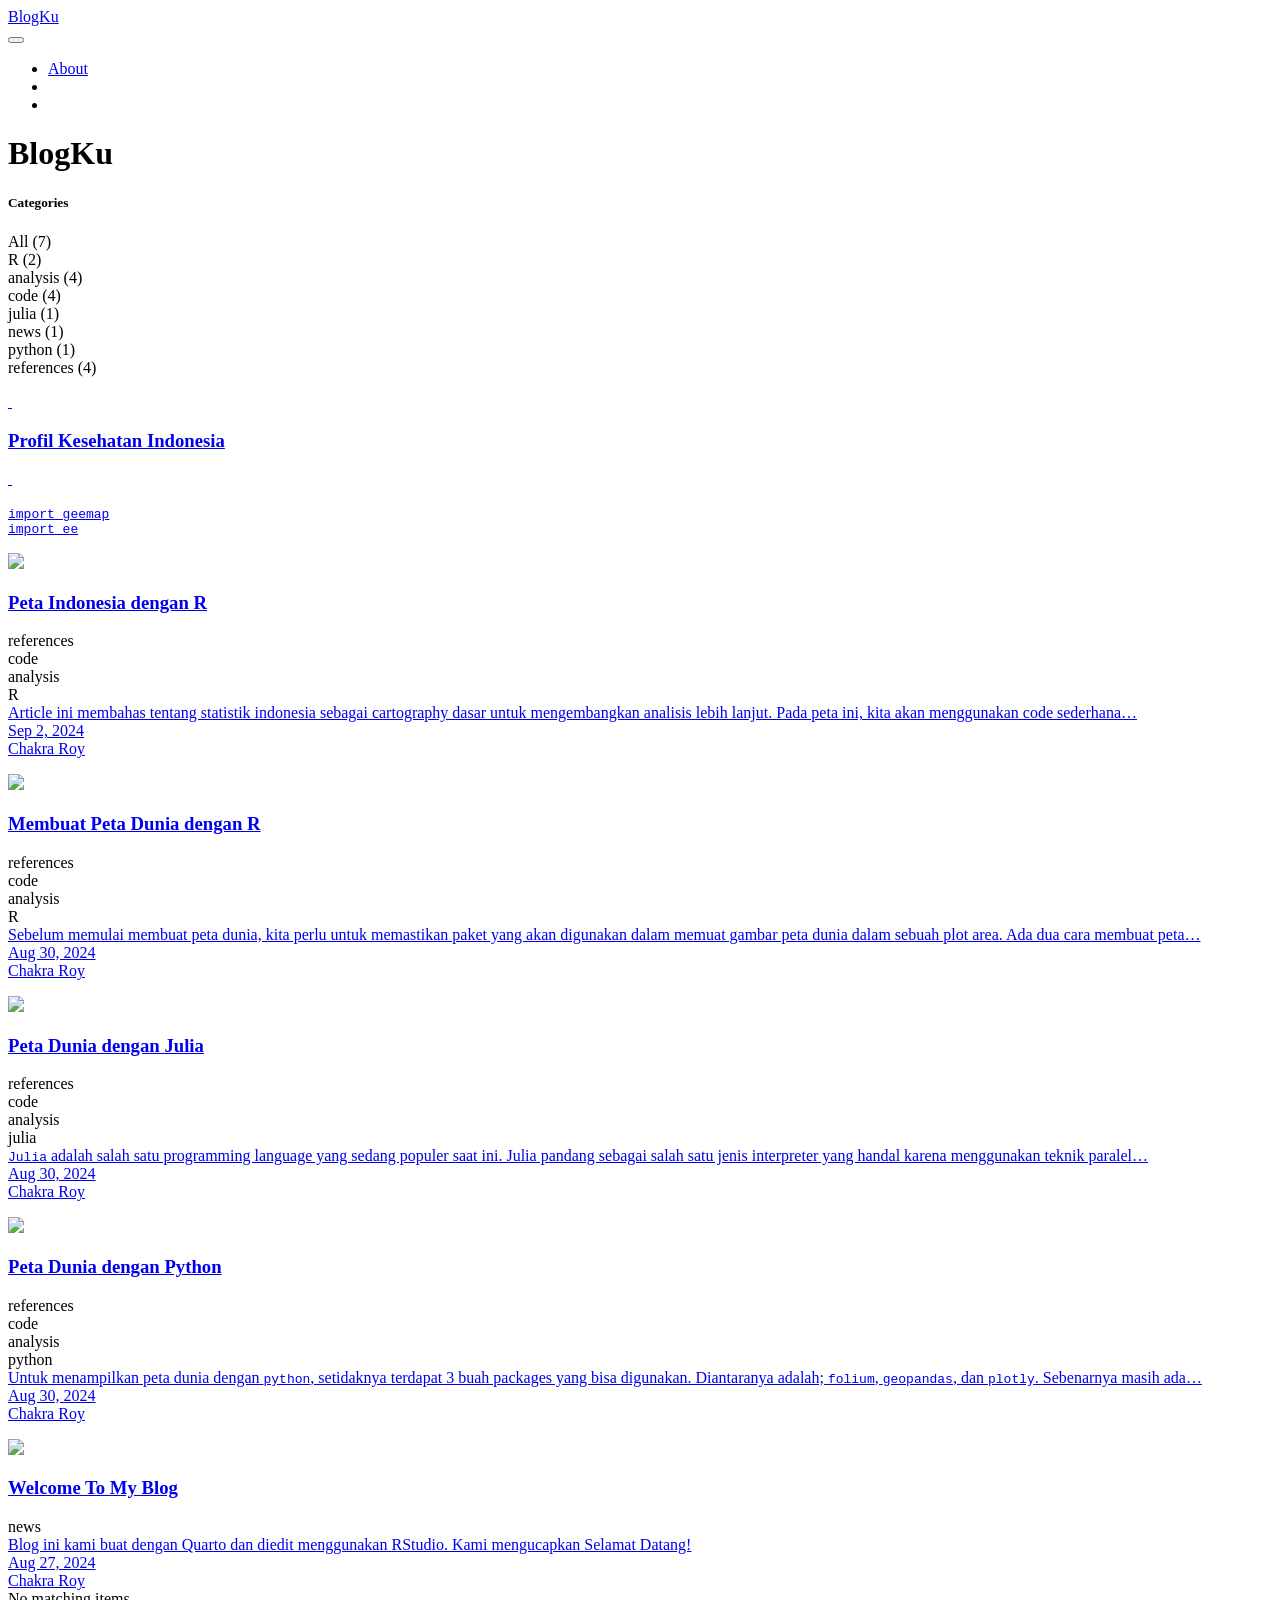
==== index.html @ 47123dd4 "Add files via upload" ====
<!DOCTYPE html>
<html xmlns="http://www.w3.org/1999/xhtml" lang="en" xml:lang="en"><head>

<meta charset="utf-8">
<meta name="generator" content="quarto-1.5.56">

<meta name="viewport" content="width=device-width, initial-scale=1.0, user-scalable=yes">


<title>BlogKu</title>
<style>
code{white-space: pre-wrap;}
span.smallcaps{font-variant: small-caps;}
div.columns{display: flex; gap: min(4vw, 1.5em);}
div.column{flex: auto; overflow-x: auto;}
div.hanging-indent{margin-left: 1.5em; text-indent: -1.5em;}
ul.task-list{list-style: none;}
ul.task-list li input[type="checkbox"] {
  width: 0.8em;
  margin: 0 0.8em 0.2em -1em; /* quarto-specific, see https://github.com/quarto-dev/quarto-cli/issues/4556 */ 
  vertical-align: middle;
}
</style>


<script src="site_libs/quarto-nav/quarto-nav.js"></script>
<script src="site_libs/quarto-nav/headroom.min.js"></script>
<script src="site_libs/clipboard/clipboard.min.js"></script>
<script src="site_libs/quarto-search/autocomplete.umd.js"></script>
<script src="site_libs/quarto-search/fuse.min.js"></script>
<script src="site_libs/quarto-search/quarto-search.js"></script>
<meta name="quarto:offset" content="./">
<script src="site_libs/quarto-listing/list.min.js"></script>
<script src="site_libs/quarto-listing/quarto-listing.js"></script>
<script src="site_libs/quarto-html/quarto.js"></script>
<script src="site_libs/quarto-html/popper.min.js"></script>
<script src="site_libs/quarto-html/tippy.umd.min.js"></script>
<script src="site_libs/quarto-html/anchor.min.js"></script>
<link href="site_libs/quarto-html/tippy.css" rel="stylesheet">
<link href="site_libs/quarto-html/quarto-syntax-highlighting.css" rel="stylesheet" id="quarto-text-highlighting-styles">
<script src="site_libs/bootstrap/bootstrap.min.js"></script>
<link href="site_libs/bootstrap/bootstrap-icons.css" rel="stylesheet">
<link href="site_libs/bootstrap/bootstrap.min.css" rel="stylesheet" id="quarto-bootstrap" data-mode="light">
<script id="quarto-search-options" type="application/json">{
  "location": "navbar",
  "copy-button": false,
  "collapse-after": 3,
  "panel-placement": "end",
  "type": "overlay",
  "limit": 50,
  "keyboard-shortcut": [
    "f",
    "/",
    "s"
  ],
  "show-item-context": false,
  "language": {
    "search-no-results-text": "No results",
    "search-matching-documents-text": "matching documents",
    "search-copy-link-title": "Copy link to search",
    "search-hide-matches-text": "Hide additional matches",
    "search-more-match-text": "more match in this document",
    "search-more-matches-text": "more matches in this document",
    "search-clear-button-title": "Clear",
    "search-text-placeholder": "",
    "search-detached-cancel-button-title": "Cancel",
    "search-submit-button-title": "Submit",
    "search-label": "Search"
  }
}</script>
<script>

  window.document.addEventListener("DOMContentLoaded", function (_event) {
    const listingTargetEl = window.document.querySelector('#listing-listing .list');
    if (!listingTargetEl) {
      // No listing discovered, do not attach.
      return; 
    }

    const options = {
      valueNames: ['listing-date','listing-title','listing-author','listing-image','listing-description','listing-categories',{ data: ['index'] },{ data: ['categories'] },{ data: ['listing-date-sort'] },{ data: ['listing-file-modified-sort'] }],
      
      searchColumns: ["listing-date","listing-title","listing-author","listing-image","listing-description","listing-categories"],
    };

    window['quarto-listings'] = window['quarto-listings'] || {};
    window['quarto-listings']['listing-listing'] = new List('listing-listing', options);

    if (window['quarto-listing-loaded']) {
      window['quarto-listing-loaded']();
    }
  });

  window.addEventListener('hashchange',() => {
    if (window['quarto-listing-loaded']) {
      window['quarto-listing-loaded']();
    }
  })
  </script>

  <script src="https://cdnjs.cloudflare.com/polyfill/v3/polyfill.min.js?features=es6"></script>
  <script src="https://cdn.jsdelivr.net/npm/mathjax@3/es5/tex-chtml-full.js" type="text/javascript"></script>

<script type="text/javascript">
const typesetMath = (el) => {
  if (window.MathJax) {
    // MathJax Typeset
    window.MathJax.typeset([el]);
  } else if (window.katex) {
    // KaTeX Render
    var mathElements = el.getElementsByClassName("math");
    var macros = [];
    for (var i = 0; i < mathElements.length; i++) {
      var texText = mathElements[i].firstChild;
      if (mathElements[i].tagName == "SPAN") {
        window.katex.render(texText.data, mathElements[i], {
          displayMode: mathElements[i].classList.contains('display'),
          throwOnError: false,
          macros: macros,
          fleqn: false
        });
      }
    }
  }
}
window.Quarto = {
  typesetMath
};
</script>

<link rel="stylesheet" href="styles.css">
</head>

<body class="nav-fixed">

<div id="quarto-search-results"></div>
  <header id="quarto-header" class="headroom fixed-top quarto-banner">
    <nav class="navbar navbar-expand-lg " data-bs-theme="dark">
      <div class="navbar-container container-fluid">
      <div class="navbar-brand-container mx-auto">
    <a class="navbar-brand" href="./index.html">
    <span class="navbar-title">BlogKu</span>
    </a>
  </div>
            <div id="quarto-search" class="" title="Search"></div>
          <button class="navbar-toggler" type="button" data-bs-toggle="collapse" data-bs-target="#navbarCollapse" aria-controls="navbarCollapse" role="menu" aria-expanded="false" aria-label="Toggle navigation" onclick="if (window.quartoToggleHeadroom) { window.quartoToggleHeadroom(); }">
  <span class="navbar-toggler-icon"></span>
</button>
          <div class="collapse navbar-collapse" id="navbarCollapse">
            <ul class="navbar-nav navbar-nav-scroll ms-auto">
  <li class="nav-item">
    <a class="nav-link" href="./about.html"> 
<span class="menu-text">About</span></a>
  </li>  
  <li class="nav-item compact">
    <a class="nav-link" href="https://github.com/"> <i class="bi bi-github" role="img">
</i> 
<span class="menu-text"></span></a>
  </li>  
  <li class="nav-item compact">
    <a class="nav-link" href="https://twitter.com"> <i class="bi bi-twitter" role="img">
</i> 
<span class="menu-text"></span></a>
  </li>  
</ul>
          </div> <!-- /navcollapse -->
            <div class="quarto-navbar-tools">
</div>
      </div> <!-- /container-fluid -->
    </nav>
</header>
<!-- content -->
<header id="title-block-header" class="quarto-title-block default page-columns page-full">
  <div class="quarto-title-banner page-columns page-full">
    <div class="quarto-title column-page-left">
      <h1 class="title">BlogKu</h1>
                      </div>
  </div>
    
  
  <div class="quarto-title-meta column-page-left">

      
    
      
    </div>
    
  
  </header><div id="quarto-content" class="quarto-container page-columns page-rows-contents page-layout-full page-navbar">
<!-- sidebar -->
<!-- margin-sidebar -->
    <div id="quarto-margin-sidebar" class="sidebar margin-sidebar">
        
    <h5 class="quarto-listing-category-title">Categories</h5><div class="quarto-listing-category category-default"><div class="category" data-category="">All <span class="quarto-category-count">(7)</span></div><div class="category" data-category="R">R <span class="quarto-category-count">(2)</span></div><div class="category" data-category="analysis">analysis <span class="quarto-category-count">(4)</span></div><div class="category" data-category="code">code <span class="quarto-category-count">(4)</span></div><div class="category" data-category="julia">julia <span class="quarto-category-count">(1)</span></div><div class="category" data-category="news">news <span class="quarto-category-count">(1)</span></div><div class="category" data-category="python">python <span class="quarto-category-count">(1)</span></div><div class="category" data-category="references">references <span class="quarto-category-count">(4)</span></div></div></div>
<!-- main -->
<main class="content quarto-banner-title-block column-page-left" id="quarto-document-content">









<div class="quarto-listing quarto-listing-container-default" id="listing-listing">
<div class="list quarto-listing-default">
<div class="quarto-post image-right" data-index="0" data-listing-file-modified-sort="1725525556452" data-listing-reading-time-sort="1" data-listing-word-count-sort="1">
<div class="thumbnail">
<p><a href="./posts/Indonesia_Sehat/index.html" class="no-external"></a></p><a href="./posts/Indonesia_Sehat/index.html" class="no-external">
<div class="listing-item-img-placeholder card-img-top" >&nbsp;</div>
</a><p><a href="./posts/Indonesia_Sehat/index.html" class="no-external"></a></p>
</div>
<div class="body">
<h3 class="no-anchor listing-title">
<a href="./posts/Indonesia_Sehat/index.html" class="no-external">Profil Kesehatan Indonesia</a>
</h3>
<div class="listing-subtitle">
<a href="./posts/Indonesia_Sehat/index.html" class="no-external"></a>
</div>
<div class="listing-description">
<a href="./posts/Indonesia_Sehat/index.html" class="no-external"></a>
</div>
</div>
<div class="metadata">
<p><a href="./posts/Indonesia_Sehat/index.html" class="no-external"></a></p><a href="./posts/Indonesia_Sehat/index.html" class="no-external">
</a>
</div>
</div>
<div class="quarto-post image-right" data-index="1" data-listing-file-modified-sort="1725338609035">
<div class="thumbnail">
<p><a href="./posts/map_indonesia/Untitled.html" class="no-external"></a></p><a href="./posts/map_indonesia/Untitled.html" class="no-external">
<div class="listing-item-img-placeholder card-img-top" >&nbsp;</div>
</a><p><a href="./posts/map_indonesia/Untitled.html" class="no-external"></a></p>
</div>
<div class="body">
<h3 class="no-anchor listing-title">
<a href="./posts/map_indonesia/Untitled.html" class="no-external"></a>
</h3>
<div class="listing-subtitle">
<a href="./posts/map_indonesia/Untitled.html" class="no-external"></a>
</div>
<div class="listing-description">
<a href="./posts/map_indonesia/Untitled.html" class="no-external">
<div class="sourceCode cell-code" id="cb1"><pre class="sourceCode python code-with-copy"><code class="sourceCode python"><span id="cb1-1"><span class="im">import</span> geemap</span>
<span id="cb1-2"><span class="im">import</span> ee</span></code></pre></div>
</a>
</div>
</div>
<div class="metadata">
<p><a href="./posts/map_indonesia/Untitled.html" class="no-external"></a></p><a href="./posts/map_indonesia/Untitled.html" class="no-external">
</a>
</div>
</div>
<div class="quarto-post image-right" data-index="2" data-categories="references,code,analysis,R" data-listing-date-sort="1725210000000" data-listing-file-modified-sort="1726398131854" data-listing-date-modified-sort="NaN" data-listing-reading-time-sort="5" data-listing-word-count-sort="942">
<div class="thumbnail">
<p><a href="./posts/map_indonesia/index.html" class="no-external"></a></p><a href="./posts/map_indonesia/index.html" class="no-external">
<p><img loading="lazy" src="./posts/map_indonesia/image.jpg" class="thumbnail-image"></p>
</a><p><a href="./posts/map_indonesia/index.html" class="no-external"></a></p>
</div>
<div class="body">
<h3 class="no-anchor listing-title">
<a href="./posts/map_indonesia/index.html" class="no-external">Peta Indonesia dengan R</a>
</h3>
<div class="listing-subtitle">
<a href="./posts/map_indonesia/index.html" class="no-external"></a>
</div>
<div class="listing-categories">
<div class="listing-category" onclick="window.quartoListingCategory('references'); return false;">
references
</div>
<div class="listing-category" onclick="window.quartoListingCategory('code'); return false;">
code
</div>
<div class="listing-category" onclick="window.quartoListingCategory('analysis'); return false;">
analysis
</div>
<div class="listing-category" onclick="window.quartoListingCategory('R'); return false;">
R
</div>
</div>
<div class="listing-description">
<a href="./posts/map_indonesia/index.html" class="no-external">Article ini membahas tentang statistik indonesia sebagai cartography dasar untuk mengembangkan analisis lebih lanjut. Pada peta ini, kita akan menggunakan code sederhana…</a>
</div>
</div>
<div class="metadata">
<a href="./posts/map_indonesia/index.html" class="no-external">
<div class="listing-date">
Sep 2, 2024
</div>
<div class="listing-author">
Chakra Roy
</div>
</a>
</div>
</div>
<div class="quarto-post image-right" data-index="3" data-categories="references,code,analysis,R" data-listing-date-sort="1724950800000" data-listing-file-modified-sort="1725014353156" data-listing-date-modified-sort="NaN" data-listing-reading-time-sort="6" data-listing-word-count-sort="1127">
<div class="thumbnail">
<p><a href="./posts/post-with-code/index.html" class="no-external"></a></p><a href="./posts/post-with-code/index.html" class="no-external">
<p><img loading="lazy" src="./posts/post-with-code/image.jpg" class="thumbnail-image"></p>
</a><p><a href="./posts/post-with-code/index.html" class="no-external"></a></p>
</div>
<div class="body">
<h3 class="no-anchor listing-title">
<a href="./posts/post-with-code/index.html" class="no-external">Membuat Peta Dunia dengan R</a>
</h3>
<div class="listing-subtitle">
<a href="./posts/post-with-code/index.html" class="no-external"></a>
</div>
<div class="listing-categories">
<div class="listing-category" onclick="window.quartoListingCategory('references'); return false;">
references
</div>
<div class="listing-category" onclick="window.quartoListingCategory('code'); return false;">
code
</div>
<div class="listing-category" onclick="window.quartoListingCategory('analysis'); return false;">
analysis
</div>
<div class="listing-category" onclick="window.quartoListingCategory('R'); return false;">
R
</div>
</div>
<div class="listing-description">
<a href="./posts/post-with-code/index.html" class="no-external">Sebelum memulai membuat peta dunia, kita perlu untuk memastikan paket yang akan digunakan dalam memuat gambar peta dunia dalam sebuah plot area. Ada dua cara membuat peta…<code></code><code></code></a>
</div>
</div>
<div class="metadata">
<a href="./posts/post-with-code/index.html" class="no-external">
<div class="listing-date">
Aug 30, 2024
</div>
<div class="listing-author">
Chakra Roy
</div>
</a>
</div>
</div>
<div class="quarto-post image-right" data-index="4" data-categories="references,code,analysis,julia" data-listing-date-sort="1724950800000" data-listing-file-modified-sort="1725117090583" data-listing-date-modified-sort="NaN" data-listing-reading-time-sort="3" data-listing-word-count-sort="438">
<div class="thumbnail">
<p><a href="./posts/woldmap_julia/index.html" class="no-external"></a></p><a href="./posts/woldmap_julia/index.html" class="no-external">
<p><img loading="lazy" src="./posts/woldmap_julia/image.png" class="thumbnail-image"></p>
</a><p><a href="./posts/woldmap_julia/index.html" class="no-external"></a></p>
</div>
<div class="body">
<h3 class="no-anchor listing-title">
<a href="./posts/woldmap_julia/index.html" class="no-external">Peta Dunia dengan Julia</a>
</h3>
<div class="listing-subtitle">
<a href="./posts/woldmap_julia/index.html" class="no-external"></a>
</div>
<div class="listing-categories">
<div class="listing-category" onclick="window.quartoListingCategory('references'); return false;">
references
</div>
<div class="listing-category" onclick="window.quartoListingCategory('code'); return false;">
code
</div>
<div class="listing-category" onclick="window.quartoListingCategory('analysis'); return false;">
analysis
</div>
<div class="listing-category" onclick="window.quartoListingCategory('julia'); return false;">
julia
</div>
</div>
<div class="listing-description">
<a href="./posts/woldmap_julia/index.html" class="no-external"><code>Julia</code> adalah salah satu programming language yang sedang populer saat ini. Julia pandang sebagai salah satu jenis interpreter yang handal karena menggunakan teknik paralel…<code></code><code></code></a>
</div>
</div>
<div class="metadata">
<a href="./posts/woldmap_julia/index.html" class="no-external">
<div class="listing-date">
Aug 30, 2024
</div>
<div class="listing-author">
Chakra Roy
</div>
</a>
</div>
</div>
<div class="quarto-post image-right" data-index="5" data-categories="references,code,analysis,python" data-listing-date-sort="1724950800000" data-listing-file-modified-sort="1725077916896" data-listing-date-modified-sort="NaN" data-listing-reading-time-sort="3" data-listing-word-count-sort="531">
<div class="thumbnail">
<p><a href="./posts/map_with_python/index.html" class="no-external"></a></p><a href="./posts/map_with_python/index.html" class="no-external">
<p><img loading="lazy" src="./posts/map_with_python/image.jpg" class="thumbnail-image"></p>
</a><p><a href="./posts/map_with_python/index.html" class="no-external"></a></p>
</div>
<div class="body">
<h3 class="no-anchor listing-title">
<a href="./posts/map_with_python/index.html" class="no-external">Peta Dunia dengan Python</a>
</h3>
<div class="listing-subtitle">
<a href="./posts/map_with_python/index.html" class="no-external"></a>
</div>
<div class="listing-categories">
<div class="listing-category" onclick="window.quartoListingCategory('references'); return false;">
references
</div>
<div class="listing-category" onclick="window.quartoListingCategory('code'); return false;">
code
</div>
<div class="listing-category" onclick="window.quartoListingCategory('analysis'); return false;">
analysis
</div>
<div class="listing-category" onclick="window.quartoListingCategory('python'); return false;">
python
</div>
</div>
<div class="listing-description">
<a href="./posts/map_with_python/index.html" class="no-external">Untuk menampilkan peta dunia dengan <code>python</code>, setidaknya terdapat 3 buah packages yang bisa digunakan. Diantaranya adalah; <code>folium</code>, <code>geopandas</code>, dan <code>plotly</code>. Sebenarnya masih ada…</a>
</div>
</div>
<div class="metadata">
<a href="./posts/map_with_python/index.html" class="no-external">
<div class="listing-date">
Aug 30, 2024
</div>
<div class="listing-author">
Chakra Roy
</div>
</a>
</div>
</div>
<div class="quarto-post image-right" data-index="6" data-categories="news" data-listing-date-sort="1724691600000" data-listing-file-modified-sort="1724981232139" data-listing-date-modified-sort="NaN" data-listing-reading-time-sort="1" data-listing-word-count-sort="58">
<div class="thumbnail">
<p><a href="./posts/welcome/index.html" class="no-external"></a></p><a href="./posts/welcome/index.html" class="no-external">
<p class="card-img-top"><img src="posts/welcome/thumbnail.jpg"  class="thumbnail-image card-img"/></p>
</a><p><a href="./posts/welcome/index.html" class="no-external"></a></p>
</div>
<div class="body">
<h3 class="no-anchor listing-title">
<a href="./posts/welcome/index.html" class="no-external">Welcome To My Blog</a>
</h3>
<div class="listing-subtitle">
<a href="./posts/welcome/index.html" class="no-external"></a>
</div>
<div class="listing-categories">
<div class="listing-category" onclick="window.quartoListingCategory('news'); return false;">
news
</div>
</div>
<div class="listing-description">
<a href="./posts/welcome/index.html" class="no-external">Blog ini kami buat dengan Quarto dan diedit menggunakan RStudio. Kami mengucapkan Selamat Datang!</a>
</div>
</div>
<div class="metadata">
<a href="./posts/welcome/index.html" class="no-external">
<div class="listing-date">
Aug 27, 2024
</div>
<div class="listing-author">
Chakra Roy
</div>
</a>
</div>
</div>
</div>
<div class="listing-no-matching d-none">
No matching items
</div>
</div></main> <!-- /main -->
<script id="quarto-html-after-body" type="application/javascript">
window.document.addEventListener("DOMContentLoaded", function (event) {
  const toggleBodyColorMode = (bsSheetEl) => {
    const mode = bsSheetEl.getAttribute("data-mode");
    const bodyEl = window.document.querySelector("body");
    if (mode === "dark") {
      bodyEl.classList.add("quarto-dark");
      bodyEl.classList.remove("quarto-light");
    } else {
      bodyEl.classList.add("quarto-light");
      bodyEl.classList.remove("quarto-dark");
    }
  }
  const toggleBodyColorPrimary = () => {
    const bsSheetEl = window.document.querySelector("link#quarto-bootstrap");
    if (bsSheetEl) {
      toggleBodyColorMode(bsSheetEl);
    }
  }
  toggleBodyColorPrimary();  
  const icon = "";
  const anchorJS = new window.AnchorJS();
  anchorJS.options = {
    placement: 'right',
    icon: icon
  };
  anchorJS.add('.anchored');
  const isCodeAnnotation = (el) => {
    for (const clz of el.classList) {
      if (clz.startsWith('code-annotation-')) {                     
        return true;
      }
    }
    return false;
  }
  const onCopySuccess = function(e) {
    // button target
    const button = e.trigger;
    // don't keep focus
    button.blur();
    // flash "checked"
    button.classList.add('code-copy-button-checked');
    var currentTitle = button.getAttribute("title");
    button.setAttribute("title", "Copied!");
    let tooltip;
    if (window.bootstrap) {
      button.setAttribute("data-bs-toggle", "tooltip");
      button.setAttribute("data-bs-placement", "left");
      button.setAttribute("data-bs-title", "Copied!");
      tooltip = new bootstrap.Tooltip(button, 
        { trigger: "manual", 
          customClass: "code-copy-button-tooltip",
          offset: [0, -8]});
      tooltip.show();    
    }
    setTimeout(function() {
      if (tooltip) {
        tooltip.hide();
        button.removeAttribute("data-bs-title");
        button.removeAttribute("data-bs-toggle");
        button.removeAttribute("data-bs-placement");
      }
      button.setAttribute("title", currentTitle);
      button.classList.remove('code-copy-button-checked');
    }, 1000);
    // clear code selection
    e.clearSelection();
  }
  const getTextToCopy = function(trigger) {
      const codeEl = trigger.previousElementSibling.cloneNode(true);
      for (const childEl of codeEl.children) {
        if (isCodeAnnotation(childEl)) {
          childEl.remove();
        }
      }
      return codeEl.innerText;
  }
  const clipboard = new window.ClipboardJS('.code-copy-button:not([data-in-quarto-modal])', {
    text: getTextToCopy
  });
  clipboard.on('success', onCopySuccess);
  if (window.document.getElementById('quarto-embedded-source-code-modal')) {
    // For code content inside modals, clipBoardJS needs to be initialized with a container option
    // TODO: Check when it could be a function (https://github.com/zenorocha/clipboard.js/issues/860)
    const clipboardModal = new window.ClipboardJS('.code-copy-button[data-in-quarto-modal]', {
      text: getTextToCopy,
      container: window.document.getElementById('quarto-embedded-source-code-modal')
    });
    clipboardModal.on('success', onCopySuccess);
  }
    var localhostRegex = new RegExp(/^(?:http|https):\/\/localhost\:?[0-9]*\//);
    var mailtoRegex = new RegExp(/^mailto:/);
      var filterRegex = new RegExp("https:\/\/chakraroy\.github\.io\/BlogKu\/");
    var isInternal = (href) => {
        return filterRegex.test(href) || localhostRegex.test(href) || mailtoRegex.test(href);
    }
    // Inspect non-navigation links and adorn them if external
 	var links = window.document.querySelectorAll('a[href]:not(.nav-link):not(.navbar-brand):not(.toc-action):not(.sidebar-link):not(.sidebar-item-toggle):not(.pagination-link):not(.no-external):not([aria-hidden]):not(.dropdown-item):not(.quarto-navigation-tool):not(.about-link)');
    for (var i=0; i<links.length; i++) {
      const link = links[i];
      if (!isInternal(link.href)) {
        // undo the damage that might have been done by quarto-nav.js in the case of
        // links that we want to consider external
        if (link.dataset.originalHref !== undefined) {
          link.href = link.dataset.originalHref;
        }
      }
    }
  function tippyHover(el, contentFn, onTriggerFn, onUntriggerFn) {
    const config = {
      allowHTML: true,
      maxWidth: 500,
      delay: 100,
      arrow: false,
      appendTo: function(el) {
          return el.parentElement;
      },
      interactive: true,
      interactiveBorder: 10,
      theme: 'quarto',
      placement: 'bottom-start',
    };
    if (contentFn) {
      config.content = contentFn;
    }
    if (onTriggerFn) {
      config.onTrigger = onTriggerFn;
    }
    if (onUntriggerFn) {
      config.onUntrigger = onUntriggerFn;
    }
    window.tippy(el, config); 
  }
  const noterefs = window.document.querySelectorAll('a[role="doc-noteref"]');
  for (var i=0; i<noterefs.length; i++) {
    const ref = noterefs[i];
    tippyHover(ref, function() {
      // use id or data attribute instead here
      let href = ref.getAttribute('data-footnote-href') || ref.getAttribute('href');
      try { href = new URL(href).hash; } catch {}
      const id = href.replace(/^#\/?/, "");
      const note = window.document.getElementById(id);
      if (note) {
        return note.innerHTML;
      } else {
        return "";
      }
    });
  }
  const xrefs = window.document.querySelectorAll('a.quarto-xref');
  const processXRef = (id, note) => {
    // Strip column container classes
    const stripColumnClz = (el) => {
      el.classList.remove("page-full", "page-columns");
      if (el.children) {
        for (const child of el.children) {
          stripColumnClz(child);
        }
      }
    }
    stripColumnClz(note)
    if (id === null || id.startsWith('sec-')) {
      // Special case sections, only their first couple elements
      const container = document.createElement("div");
      if (note.children && note.children.length > 2) {
        container.appendChild(note.children[0].cloneNode(true));
        for (let i = 1; i < note.children.length; i++) {
          const child = note.children[i];
          if (child.tagName === "P" && child.innerText === "") {
            continue;
          } else {
            container.appendChild(child.cloneNode(true));
            break;
          }
        }
        if (window.Quarto?.typesetMath) {
          window.Quarto.typesetMath(container);
        }
        return container.innerHTML
      } else {
        if (window.Quarto?.typesetMath) {
          window.Quarto.typesetMath(note);
        }
        return note.innerHTML;
      }
    } else {
      // Remove any anchor links if they are present
      const anchorLink = note.querySelector('a.anchorjs-link');
      if (anchorLink) {
        anchorLink.remove();
      }
      if (window.Quarto?.typesetMath) {
        window.Quarto.typesetMath(note);
      }
      // TODO in 1.5, we should make sure this works without a callout special case
      if (note.classList.contains("callout")) {
        return note.outerHTML;
      } else {
        return note.innerHTML;
      }
    }
  }
  for (var i=0; i<xrefs.length; i++) {
    const xref = xrefs[i];
    tippyHover(xref, undefined, function(instance) {
      instance.disable();
      let url = xref.getAttribute('href');
      let hash = undefined; 
      if (url.startsWith('#')) {
        hash = url;
      } else {
        try { hash = new URL(url).hash; } catch {}
      }
      if (hash) {
        const id = hash.replace(/^#\/?/, "");
        const note = window.document.getElementById(id);
        if (note !== null) {
          try {
            const html = processXRef(id, note.cloneNode(true));
            instance.setContent(html);
          } finally {
            instance.enable();
            instance.show();
          }
        } else {
          // See if we can fetch this
          fetch(url.split('#')[0])
          .then(res => res.text())
          .then(html => {
            const parser = new DOMParser();
            const htmlDoc = parser.parseFromString(html, "text/html");
            const note = htmlDoc.getElementById(id);
            if (note !== null) {
              const html = processXRef(id, note);
              instance.setContent(html);
            } 
          }).finally(() => {
            instance.enable();
            instance.show();
          });
        }
      } else {
        // See if we can fetch a full url (with no hash to target)
        // This is a special case and we should probably do some content thinning / targeting
        fetch(url)
        .then(res => res.text())
        .then(html => {
          const parser = new DOMParser();
          const htmlDoc = parser.parseFromString(html, "text/html");
          const note = htmlDoc.querySelector('main.content');
          if (note !== null) {
            // This should only happen for chapter cross references
            // (since there is no id in the URL)
            // remove the first header
            if (note.children.length > 0 && note.children[0].tagName === "HEADER") {
              note.children[0].remove();
            }
            const html = processXRef(null, note);
            instance.setContent(html);
          } 
        }).finally(() => {
          instance.enable();
          instance.show();
        });
      }
    }, function(instance) {
    });
  }
      let selectedAnnoteEl;
      const selectorForAnnotation = ( cell, annotation) => {
        let cellAttr = 'data-code-cell="' + cell + '"';
        let lineAttr = 'data-code-annotation="' +  annotation + '"';
        const selector = 'span[' + cellAttr + '][' + lineAttr + ']';
        return selector;
      }
      const selectCodeLines = (annoteEl) => {
        const doc = window.document;
        const targetCell = annoteEl.getAttribute("data-target-cell");
        const targetAnnotation = annoteEl.getAttribute("data-target-annotation");
        const annoteSpan = window.document.querySelector(selectorForAnnotation(targetCell, targetAnnotation));
        const lines = annoteSpan.getAttribute("data-code-lines").split(",");
        const lineIds = lines.map((line) => {
          return targetCell + "-" + line;
        })
        let top = null;
        let height = null;
        let parent = null;
        if (lineIds.length > 0) {
            //compute the position of the single el (top and bottom and make a div)
            const el = window.document.getElementById(lineIds[0]);
            top = el.offsetTop;
            height = el.offsetHeight;
            parent = el.parentElement.parentElement;
          if (lineIds.length > 1) {
            const lastEl = window.document.getElementById(lineIds[lineIds.length - 1]);
            const bottom = lastEl.offsetTop + lastEl.offsetHeight;
            height = bottom - top;
          }
          if (top !== null && height !== null && parent !== null) {
            // cook up a div (if necessary) and position it 
            let div = window.document.getElementById("code-annotation-line-highlight");
            if (div === null) {
              div = window.document.createElement("div");
              div.setAttribute("id", "code-annotation-line-highlight");
              div.style.position = 'absolute';
              parent.appendChild(div);
            }
            div.style.top = top - 2 + "px";
            div.style.height = height + 4 + "px";
            div.style.left = 0;
            let gutterDiv = window.document.getElementById("code-annotation-line-highlight-gutter");
            if (gutterDiv === null) {
              gutterDiv = window.document.createElement("div");
              gutterDiv.setAttribute("id", "code-annotation-line-highlight-gutter");
              gutterDiv.style.position = 'absolute';
              const codeCell = window.document.getElementById(targetCell);
              const gutter = codeCell.querySelector('.code-annotation-gutter');
              gutter.appendChild(gutterDiv);
            }
            gutterDiv.style.top = top - 2 + "px";
            gutterDiv.style.height = height + 4 + "px";
          }
          selectedAnnoteEl = annoteEl;
        }
      };
      const unselectCodeLines = () => {
        const elementsIds = ["code-annotation-line-highlight", "code-annotation-line-highlight-gutter"];
        elementsIds.forEach((elId) => {
          const div = window.document.getElementById(elId);
          if (div) {
            div.remove();
          }
        });
        selectedAnnoteEl = undefined;
      };
        // Handle positioning of the toggle
    window.addEventListener(
      "resize",
      throttle(() => {
        elRect = undefined;
        if (selectedAnnoteEl) {
          selectCodeLines(selectedAnnoteEl);
        }
      }, 10)
    );
    function throttle(fn, ms) {
    let throttle = false;
    let timer;
      return (...args) => {
        if(!throttle) { // first call gets through
            fn.apply(this, args);
            throttle = true;
        } else { // all the others get throttled
            if(timer) clearTimeout(timer); // cancel #2
            timer = setTimeout(() => {
              fn.apply(this, args);
              timer = throttle = false;
            }, ms);
        }
      };
    }
      // Attach click handler to the DT
      const annoteDls = window.document.querySelectorAll('dt[data-target-cell]');
      for (const annoteDlNode of annoteDls) {
        annoteDlNode.addEventListener('click', (event) => {
          const clickedEl = event.target;
          if (clickedEl !== selectedAnnoteEl) {
            unselectCodeLines();
            const activeEl = window.document.querySelector('dt[data-target-cell].code-annotation-active');
            if (activeEl) {
              activeEl.classList.remove('code-annotation-active');
            }
            selectCodeLines(clickedEl);
            clickedEl.classList.add('code-annotation-active');
          } else {
            // Unselect the line
            unselectCodeLines();
            clickedEl.classList.remove('code-annotation-active');
          }
        });
      }
  const findCites = (el) => {
    const parentEl = el.parentElement;
    if (parentEl) {
      const cites = parentEl.dataset.cites;
      if (cites) {
        return {
          el,
          cites: cites.split(' ')
        };
      } else {
        return findCites(el.parentElement)
      }
    } else {
      return undefined;
    }
  };
  var bibliorefs = window.document.querySelectorAll('a[role="doc-biblioref"]');
  for (var i=0; i<bibliorefs.length; i++) {
    const ref = bibliorefs[i];
    const citeInfo = findCites(ref);
    if (citeInfo) {
      tippyHover(citeInfo.el, function() {
        var popup = window.document.createElement('div');
        citeInfo.cites.forEach(function(cite) {
          var citeDiv = window.document.createElement('div');
          citeDiv.classList.add('hanging-indent');
          citeDiv.classList.add('csl-entry');
          var biblioDiv = window.document.getElementById('ref-' + cite);
          if (biblioDiv) {
            citeDiv.innerHTML = biblioDiv.innerHTML;
          }
          popup.appendChild(citeDiv);
        });
        return popup.innerHTML;
      });
    }
  }
});
</script>
</div> <!-- /content -->




</body></html>
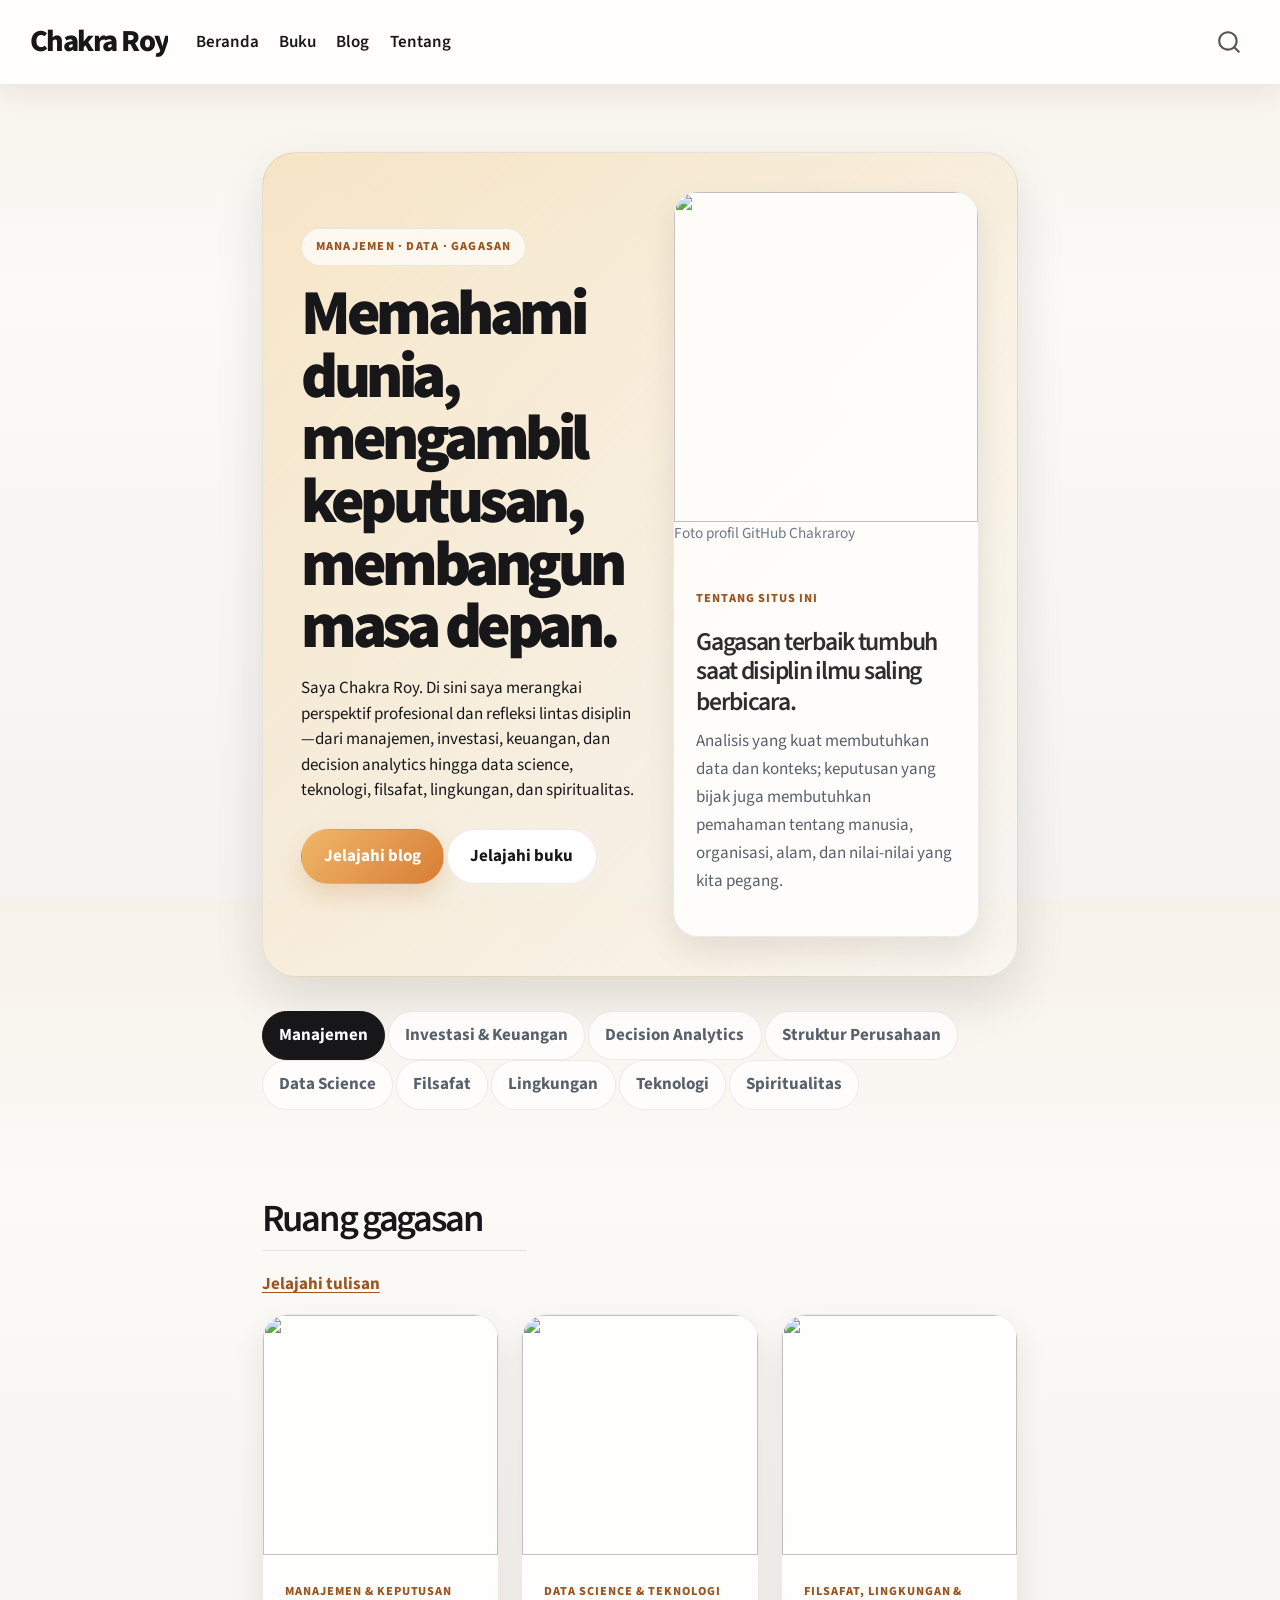
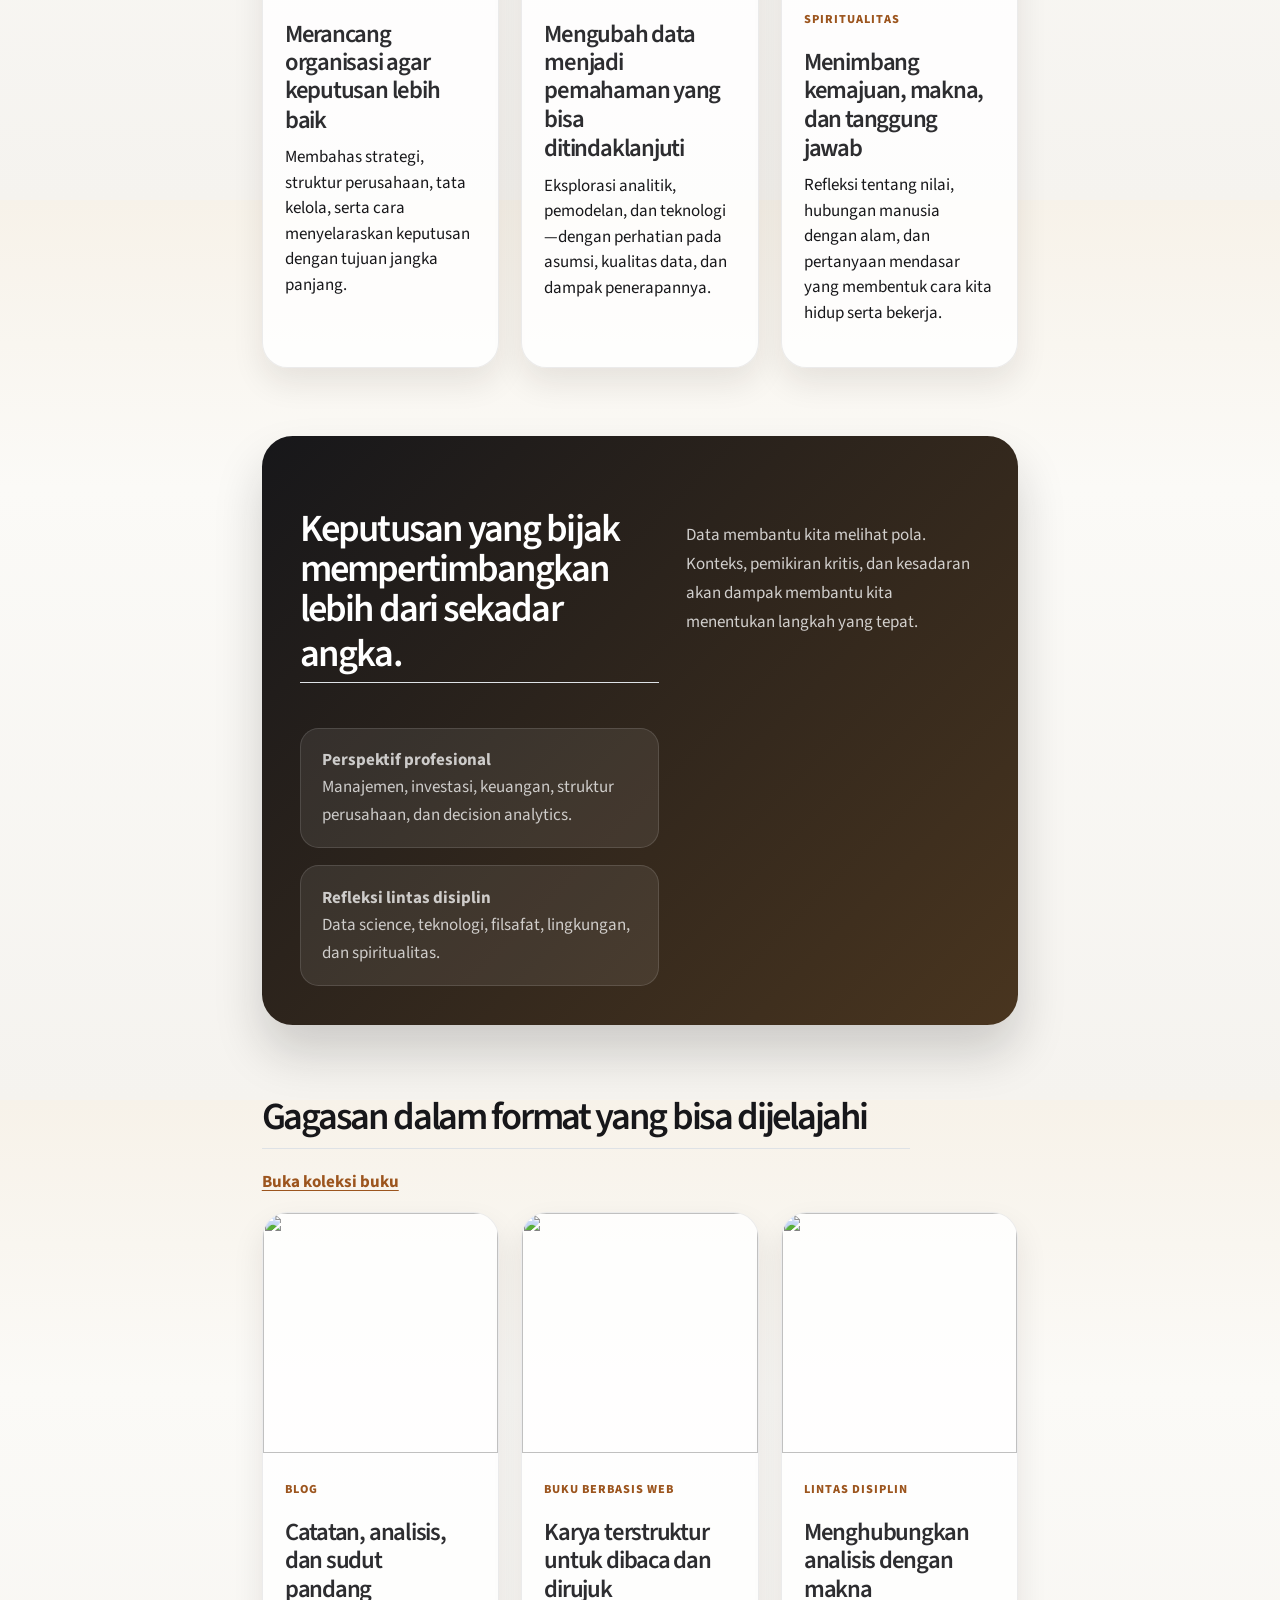
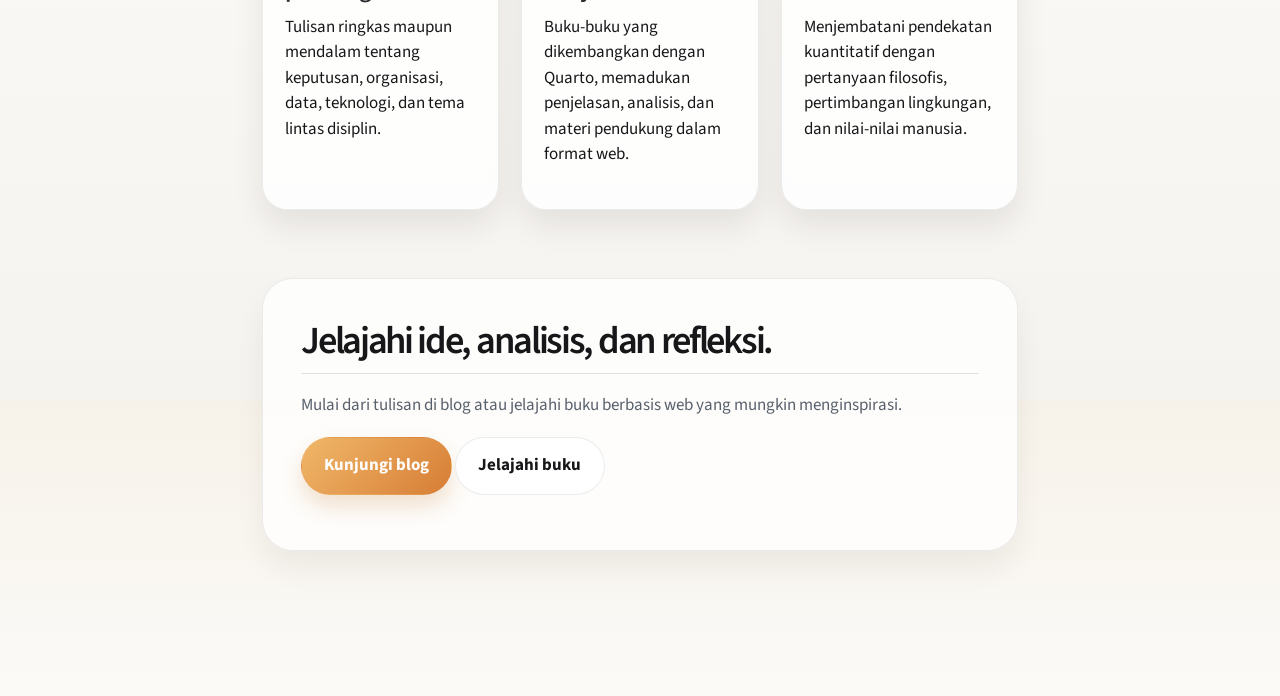
==== commit 3ef0570a: "initial commit" ====
--- a/index.html
+++ b/index.html
@@ -1,18 +1,24 @@
 <!DOCTYPE html>
-<html xmlns="http://www.w3.org/1999/xhtml" lang="en" xml:lang="en"><head>
+<html xmlns="http://www.w3.org/1999/xhtml" lang="id" xml:lang="id"><head>
 
 <meta charset="utf-8">
-<meta name="generator" content="quarto-1.5.56">
+<meta name="generator" content="quarto-1.10.19">
 
 <meta name="viewport" content="width=device-width, initial-scale=1.0, user-scalable=yes">
 
 
-<title>BlogKu</title>
+<title>Beranda – Chakra Roy</title>
 <style>
-code{white-space: pre-wrap;}
+/* Default styles provided by pandoc.
+** See https://pandoc.org/MANUAL.html#variables-for-html for config info.
+*/
 span.smallcaps{font-variant: small-caps;}
-div.columns{display: flex; gap: min(4vw, 1.5em);}
-div.column{flex: auto; overflow-x: auto;}
+div.columns{display: flex; gap: 1.5em;}
+div.column{flex: auto;}
+@media screen {
+div.columns{gap: min(4vw, 1.5em);}
+div.column{overflow-x: auto;}
+}
 div.hanging-indent{margin-left: 1.5em; text-indent: -1.5em;}
 ul.task-list{list-style: none;}
 ul.task-list li input[type="checkbox"] {
@@ -30,17 +36,16 @@
 <script src="site_libs/quarto-search/fuse.min.js"></script>
 <script src="site_libs/quarto-search/quarto-search.js"></script>
 <meta name="quarto:offset" content="./">
-<script src="site_libs/quarto-listing/list.min.js"></script>
-<script src="site_libs/quarto-listing/quarto-listing.js"></script>
-<script src="site_libs/quarto-html/quarto.js"></script>
+<script src="site_libs/quarto-html/quarto.js" type="module"></script>
+<script src="site_libs/quarto-html/tabsets/tabsets.js" type="module"></script>
 <script src="site_libs/quarto-html/popper.min.js"></script>
 <script src="site_libs/quarto-html/tippy.umd.min.js"></script>
 <script src="site_libs/quarto-html/anchor.min.js"></script>
 <link href="site_libs/quarto-html/tippy.css" rel="stylesheet">
-<link href="site_libs/quarto-html/quarto-syntax-highlighting.css" rel="stylesheet" id="quarto-text-highlighting-styles">
+<link href="site_libs/quarto-html/quarto-syntax-highlighting-bf27225e3a48a9273f3daa8f8e829971.css" rel="stylesheet" id="quarto-text-highlighting-styles">
 <script src="site_libs/bootstrap/bootstrap.min.js"></script>
 <link href="site_libs/bootstrap/bootstrap-icons.css" rel="stylesheet">
-<link href="site_libs/bootstrap/bootstrap.min.css" rel="stylesheet" id="quarto-bootstrap" data-mode="light">
+<link href="site_libs/bootstrap/bootstrap-166a38c6972139ae3267c392545dc0ef.min.css" rel="stylesheet" append-hash="true" id="quarto-bootstrap" data-mode="light">
 <script id="quarto-search-options" type="application/json">{
   "location": "navbar",
   "copy-button": false,
@@ -55,112 +60,56 @@
   ],
   "show-item-context": false,
   "language": {
-    "search-no-results-text": "No results",
-    "search-matching-documents-text": "matching documents",
-    "search-copy-link-title": "Copy link to search",
-    "search-hide-matches-text": "Hide additional matches",
-    "search-more-match-text": "more match in this document",
-    "search-more-matches-text": "more matches in this document",
-    "search-clear-button-title": "Clear",
+    "search-no-results-text": "Tidak ada hasil",
+    "search-matching-documents-text": "dokumen cocok",
+    "search-copy-link-title": "Salin tautan untuk mencari",
+    "search-hide-matches-text": "Sembunyikan kecocokan lainnya",
+    "search-more-match-text": "kecocokan lainnya di dokumen ini",
+    "search-more-matches-text": "kecocokan lainnya di dokumen ini",
+    "search-clear-button-title": "Hapus",
     "search-text-placeholder": "",
-    "search-detached-cancel-button-title": "Cancel",
-    "search-submit-button-title": "Submit",
-    "search-label": "Search"
+    "search-detached-cancel-button-title": "Batal",
+    "search-submit-button-title": "Kirim",
+    "search-label": "Mencari"
   }
 }</script>
-<script>
-
-  window.document.addEventListener("DOMContentLoaded", function (_event) {
-    const listingTargetEl = window.document.querySelector('#listing-listing .list');
-    if (!listingTargetEl) {
-      // No listing discovered, do not attach.
-      return; 
-    }
-
-    const options = {
-      valueNames: ['listing-date','listing-title','listing-author','listing-image','listing-description','listing-categories',{ data: ['index'] },{ data: ['categories'] },{ data: ['listing-date-sort'] },{ data: ['listing-file-modified-sort'] }],
-      
-      searchColumns: ["listing-date","listing-title","listing-author","listing-image","listing-description","listing-categories"],
-    };
-
-    window['quarto-listings'] = window['quarto-listings'] || {};
-    window['quarto-listings']['listing-listing'] = new List('listing-listing', options);
-
-    if (window['quarto-listing-loaded']) {
-      window['quarto-listing-loaded']();
-    }
-  });
-
-  window.addEventListener('hashchange',() => {
-    if (window['quarto-listing-loaded']) {
-      window['quarto-listing-loaded']();
-    }
-  })
-  </script>
-
-  <script src="https://cdnjs.cloudflare.com/polyfill/v3/polyfill.min.js?features=es6"></script>
-  <script src="https://cdn.jsdelivr.net/npm/mathjax@3/es5/tex-chtml-full.js" type="text/javascript"></script>
-
-<script type="text/javascript">
-const typesetMath = (el) => {
-  if (window.MathJax) {
-    // MathJax Typeset
-    window.MathJax.typeset([el]);
-  } else if (window.katex) {
-    // KaTeX Render
-    var mathElements = el.getElementsByClassName("math");
-    var macros = [];
-    for (var i = 0; i < mathElements.length; i++) {
-      var texText = mathElements[i].firstChild;
-      if (mathElements[i].tagName == "SPAN") {
-        window.katex.render(texText.data, mathElements[i], {
-          displayMode: mathElements[i].classList.contains('display'),
-          throwOnError: false,
-          macros: macros,
-          fleqn: false
-        });
-      }
-    }
-  }
-}
-window.Quarto = {
-  typesetMath
-};
-</script>
+
 
 <link rel="stylesheet" href="styles.css">
 </head>
 
-<body class="nav-fixed">
+<body class="nav-fixed edu-homepage fullcontent quarto-light">
 
 <div id="quarto-search-results"></div>
-  <header id="quarto-header" class="headroom fixed-top quarto-banner">
+  <header id="quarto-header" class="headroom fixed-top">
     <nav class="navbar navbar-expand-lg " data-bs-theme="dark">
       <div class="navbar-container container-fluid">
       <div class="navbar-brand-container mx-auto">
     <a class="navbar-brand" href="./index.html">
-    <span class="navbar-title">BlogKu</span>
+    <span class="navbar-title">Chakra Roy</span>
     </a>
   </div>
-            <div id="quarto-search" class="" title="Search"></div>
-          <button class="navbar-toggler" type="button" data-bs-toggle="collapse" data-bs-target="#navbarCollapse" aria-controls="navbarCollapse" role="menu" aria-expanded="false" aria-label="Toggle navigation" onclick="if (window.quartoToggleHeadroom) { window.quartoToggleHeadroom(); }">
+            <div id="quarto-search" class="" title="Mencari"></div>
+          <button class="navbar-toggler" type="button" data-bs-toggle="collapse" data-bs-target="#navbarCollapse" aria-controls="navbarCollapse" role="menu" aria-expanded="false" aria-label="Alihkan navigasi" onclick="if (window.quartoToggleHeadroom) { window.quartoToggleHeadroom(); }">
   <span class="navbar-toggler-icon"></span>
 </button>
           <div class="collapse navbar-collapse" id="navbarCollapse">
-            <ul class="navbar-nav navbar-nav-scroll ms-auto">
+            <ul class="navbar-nav navbar-nav-scroll me-auto">
+  <li class="nav-item">
+    <a class="nav-link active" href="./index.html" aria-current="page"> 
+<span class="menu-text">Beranda</span></a>
+  </li>  
+  <li class="nav-item">
+    <a class="nav-link" href="./books/index.html"> 
+<span class="menu-text">Buku</span></a>
+  </li>  
+  <li class="nav-item">
+    <a class="nav-link" href="./blog/index.html"> 
+<span class="menu-text">Blog</span></a>
+  </li>  
   <li class="nav-item">
     <a class="nav-link" href="./about.html"> 
-<span class="menu-text">About</span></a>
-  </li>  
-  <li class="nav-item compact">
-    <a class="nav-link" href="https://github.com/"> <i class="bi bi-github" role="img">
-</i> 
-<span class="menu-text"></span></a>
-  </li>  
-  <li class="nav-item compact">
-    <a class="nav-link" href="https://twitter.com"> <i class="bi bi-twitter" role="img">
-</i> 
-<span class="menu-text"></span></a>
+<span class="menu-text">Tentang</span></a>
   </li>  
 </ul>
           </div> <!-- /navcollapse -->
@@ -170,528 +119,416 @@
     </nav>
 </header>
 <!-- content -->
-<header id="title-block-header" class="quarto-title-block default page-columns page-full">
-  <div class="quarto-title-banner page-columns page-full">
-    <div class="quarto-title column-page-left">
-      <h1 class="title">BlogKu</h1>
-                      </div>
-  </div>
-    
-  
-  <div class="quarto-title-meta column-page-left">
-
-      
-    
-      
-    </div>
-    
-  
-  </header><div id="quarto-content" class="quarto-container page-columns page-rows-contents page-layout-full page-navbar">
+<div id="quarto-content" class="quarto-container page-columns page-rows-contents page-layout-article page-navbar">
 <!-- sidebar -->
 <!-- margin-sidebar -->
-    <div id="quarto-margin-sidebar" class="sidebar margin-sidebar">
-        
-    <h5 class="quarto-listing-category-title">Categories</h5><div class="quarto-listing-category category-default"><div class="category" data-category="">All <span class="quarto-category-count">(7)</span></div><div class="category" data-category="R">R <span class="quarto-category-count">(2)</span></div><div class="category" data-category="analysis">analysis <span class="quarto-category-count">(4)</span></div><div class="category" data-category="code">code <span class="quarto-category-count">(4)</span></div><div class="category" data-category="julia">julia <span class="quarto-category-count">(1)</span></div><div class="category" data-category="news">news <span class="quarto-category-count">(1)</span></div><div class="category" data-category="python">python <span class="quarto-category-count">(1)</span></div><div class="category" data-category="references">references <span class="quarto-category-count">(4)</span></div></div></div>
+    
 <!-- main -->
-<main class="content quarto-banner-title-block column-page-left" id="quarto-document-content">
-
-
-
-
-
-
-
-
-
-<div class="quarto-listing quarto-listing-container-default" id="listing-listing">
-<div class="list quarto-listing-default">
-<div class="quarto-post image-right" data-index="0" data-listing-file-modified-sort="1725525556452" data-listing-reading-time-sort="1" data-listing-word-count-sort="1">
-<div class="thumbnail">
-<p><a href="./posts/Indonesia_Sehat/index.html" class="no-external"></a></p><a href="./posts/Indonesia_Sehat/index.html" class="no-external">
-<div class="listing-item-img-placeholder card-img-top" >&nbsp;</div>
-</a><p><a href="./posts/Indonesia_Sehat/index.html" class="no-external"></a></p>
-</div>
-<div class="body">
-<h3 class="no-anchor listing-title">
-<a href="./posts/Indonesia_Sehat/index.html" class="no-external">Profil Kesehatan Indonesia</a>
-</h3>
-<div class="listing-subtitle">
-<a href="./posts/Indonesia_Sehat/index.html" class="no-external"></a>
-</div>
-<div class="listing-description">
-<a href="./posts/Indonesia_Sehat/index.html" class="no-external"></a>
-</div>
-</div>
-<div class="metadata">
-<p><a href="./posts/Indonesia_Sehat/index.html" class="no-external"></a></p><a href="./posts/Indonesia_Sehat/index.html" class="no-external">
-</a>
-</div>
-</div>
-<div class="quarto-post image-right" data-index="1" data-listing-file-modified-sort="1725338609035">
-<div class="thumbnail">
-<p><a href="./posts/map_indonesia/Untitled.html" class="no-external"></a></p><a href="./posts/map_indonesia/Untitled.html" class="no-external">
-<div class="listing-item-img-placeholder card-img-top" >&nbsp;</div>
-</a><p><a href="./posts/map_indonesia/Untitled.html" class="no-external"></a></p>
-</div>
-<div class="body">
-<h3 class="no-anchor listing-title">
-<a href="./posts/map_indonesia/Untitled.html" class="no-external"></a>
-</h3>
-<div class="listing-subtitle">
-<a href="./posts/map_indonesia/Untitled.html" class="no-external"></a>
-</div>
-<div class="listing-description">
-<a href="./posts/map_indonesia/Untitled.html" class="no-external">
-<div class="sourceCode cell-code" id="cb1"><pre class="sourceCode python code-with-copy"><code class="sourceCode python"><span id="cb1-1"><span class="im">import</span> geemap</span>
-<span id="cb1-2"><span class="im">import</span> ee</span></code></pre></div>
-</a>
-</div>
-</div>
-<div class="metadata">
-<p><a href="./posts/map_indonesia/Untitled.html" class="no-external"></a></p><a href="./posts/map_indonesia/Untitled.html" class="no-external">
-</a>
-</div>
-</div>
-<div class="quarto-post image-right" data-index="2" data-categories="references,code,analysis,R" data-listing-date-sort="1725210000000" data-listing-file-modified-sort="1726398131854" data-listing-date-modified-sort="NaN" data-listing-reading-time-sort="5" data-listing-word-count-sort="942">
-<div class="thumbnail">
-<p><a href="./posts/map_indonesia/index.html" class="no-external"></a></p><a href="./posts/map_indonesia/index.html" class="no-external">
-<p><img loading="lazy" src="./posts/map_indonesia/image.jpg" class="thumbnail-image"></p>
-</a><p><a href="./posts/map_indonesia/index.html" class="no-external"></a></p>
-</div>
-<div class="body">
-<h3 class="no-anchor listing-title">
-<a href="./posts/map_indonesia/index.html" class="no-external">Peta Indonesia dengan R</a>
-</h3>
-<div class="listing-subtitle">
-<a href="./posts/map_indonesia/index.html" class="no-external"></a>
-</div>
-<div class="listing-categories">
-<div class="listing-category" onclick="window.quartoListingCategory('references'); return false;">
-references
-</div>
-<div class="listing-category" onclick="window.quartoListingCategory('code'); return false;">
-code
-</div>
-<div class="listing-category" onclick="window.quartoListingCategory('analysis'); return false;">
-analysis
-</div>
-<div class="listing-category" onclick="window.quartoListingCategory('R'); return false;">
-R
-</div>
-</div>
-<div class="listing-description">
-<a href="./posts/map_indonesia/index.html" class="no-external">Article ini membahas tentang statistik indonesia sebagai cartography dasar untuk mengembangkan analisis lebih lanjut. Pada peta ini, kita akan menggunakan code sederhana…</a>
-</div>
-</div>
-<div class="metadata">
-<a href="./posts/map_indonesia/index.html" class="no-external">
-<div class="listing-date">
-Sep 2, 2024
-</div>
-<div class="listing-author">
-Chakra Roy
-</div>
-</a>
-</div>
-</div>
-<div class="quarto-post image-right" data-index="3" data-categories="references,code,analysis,R" data-listing-date-sort="1724950800000" data-listing-file-modified-sort="1725014353156" data-listing-date-modified-sort="NaN" data-listing-reading-time-sort="6" data-listing-word-count-sort="1127">
-<div class="thumbnail">
-<p><a href="./posts/post-with-code/index.html" class="no-external"></a></p><a href="./posts/post-with-code/index.html" class="no-external">
-<p><img loading="lazy" src="./posts/post-with-code/image.jpg" class="thumbnail-image"></p>
-</a><p><a href="./posts/post-with-code/index.html" class="no-external"></a></p>
-</div>
-<div class="body">
-<h3 class="no-anchor listing-title">
-<a href="./posts/post-with-code/index.html" class="no-external">Membuat Peta Dunia dengan R</a>
-</h3>
-<div class="listing-subtitle">
-<a href="./posts/post-with-code/index.html" class="no-external"></a>
-</div>
-<div class="listing-categories">
-<div class="listing-category" onclick="window.quartoListingCategory('references'); return false;">
-references
-</div>
-<div class="listing-category" onclick="window.quartoListingCategory('code'); return false;">
-code
-</div>
-<div class="listing-category" onclick="window.quartoListingCategory('analysis'); return false;">
-analysis
-</div>
-<div class="listing-category" onclick="window.quartoListingCategory('R'); return false;">
-R
-</div>
-</div>
-<div class="listing-description">
-<a href="./posts/post-with-code/index.html" class="no-external">Sebelum memulai membuat peta dunia, kita perlu untuk memastikan paket yang akan digunakan dalam memuat gambar peta dunia dalam sebuah plot area. Ada dua cara membuat peta…<code></code><code></code></a>
-</div>
-</div>
-<div class="metadata">
-<a href="./posts/post-with-code/index.html" class="no-external">
-<div class="listing-date">
-Aug 30, 2024
-</div>
-<div class="listing-author">
-Chakra Roy
-</div>
-</a>
-</div>
-</div>
-<div class="quarto-post image-right" data-index="4" data-categories="references,code,analysis,julia" data-listing-date-sort="1724950800000" data-listing-file-modified-sort="1725117090583" data-listing-date-modified-sort="NaN" data-listing-reading-time-sort="3" data-listing-word-count-sort="438">
-<div class="thumbnail">
-<p><a href="./posts/woldmap_julia/index.html" class="no-external"></a></p><a href="./posts/woldmap_julia/index.html" class="no-external">
-<p><img loading="lazy" src="./posts/woldmap_julia/image.png" class="thumbnail-image"></p>
-</a><p><a href="./posts/woldmap_julia/index.html" class="no-external"></a></p>
-</div>
-<div class="body">
-<h3 class="no-anchor listing-title">
-<a href="./posts/woldmap_julia/index.html" class="no-external">Peta Dunia dengan Julia</a>
-</h3>
-<div class="listing-subtitle">
-<a href="./posts/woldmap_julia/index.html" class="no-external"></a>
-</div>
-<div class="listing-categories">
-<div class="listing-category" onclick="window.quartoListingCategory('references'); return false;">
-references
-</div>
-<div class="listing-category" onclick="window.quartoListingCategory('code'); return false;">
-code
-</div>
-<div class="listing-category" onclick="window.quartoListingCategory('analysis'); return false;">
-analysis
-</div>
-<div class="listing-category" onclick="window.quartoListingCategory('julia'); return false;">
-julia
-</div>
-</div>
-<div class="listing-description">
-<a href="./posts/woldmap_julia/index.html" class="no-external"><code>Julia</code> adalah salah satu programming language yang sedang populer saat ini. Julia pandang sebagai salah satu jenis interpreter yang handal karena menggunakan teknik paralel…<code></code><code></code></a>
-</div>
-</div>
-<div class="metadata">
-<a href="./posts/woldmap_julia/index.html" class="no-external">
-<div class="listing-date">
-Aug 30, 2024
-</div>
-<div class="listing-author">
-Chakra Roy
-</div>
-</a>
-</div>
-</div>
-<div class="quarto-post image-right" data-index="5" data-categories="references,code,analysis,python" data-listing-date-sort="1724950800000" data-listing-file-modified-sort="1725077916896" data-listing-date-modified-sort="NaN" data-listing-reading-time-sort="3" data-listing-word-count-sort="531">
-<div class="thumbnail">
-<p><a href="./posts/map_with_python/index.html" class="no-external"></a></p><a href="./posts/map_with_python/index.html" class="no-external">
-<p><img loading="lazy" src="./posts/map_with_python/image.jpg" class="thumbnail-image"></p>
-</a><p><a href="./posts/map_with_python/index.html" class="no-external"></a></p>
-</div>
-<div class="body">
-<h3 class="no-anchor listing-title">
-<a href="./posts/map_with_python/index.html" class="no-external">Peta Dunia dengan Python</a>
-</h3>
-<div class="listing-subtitle">
-<a href="./posts/map_with_python/index.html" class="no-external"></a>
-</div>
-<div class="listing-categories">
-<div class="listing-category" onclick="window.quartoListingCategory('references'); return false;">
-references
-</div>
-<div class="listing-category" onclick="window.quartoListingCategory('code'); return false;">
-code
-</div>
-<div class="listing-category" onclick="window.quartoListingCategory('analysis'); return false;">
-analysis
-</div>
-<div class="listing-category" onclick="window.quartoListingCategory('python'); return false;">
-python
-</div>
-</div>
-<div class="listing-description">
-<a href="./posts/map_with_python/index.html" class="no-external">Untuk menampilkan peta dunia dengan <code>python</code>, setidaknya terdapat 3 buah packages yang bisa digunakan. Diantaranya adalah; <code>folium</code>, <code>geopandas</code>, dan <code>plotly</code>. Sebenarnya masih ada…</a>
-</div>
-</div>
-<div class="metadata">
-<a href="./posts/map_with_python/index.html" class="no-external">
-<div class="listing-date">
-Aug 30, 2024
-</div>
-<div class="listing-author">
-Chakra Roy
-</div>
-</a>
-</div>
-</div>
-<div class="quarto-post image-right" data-index="6" data-categories="news" data-listing-date-sort="1724691600000" data-listing-file-modified-sort="1724981232139" data-listing-date-modified-sort="NaN" data-listing-reading-time-sort="1" data-listing-word-count-sort="58">
-<div class="thumbnail">
-<p><a href="./posts/welcome/index.html" class="no-external"></a></p><a href="./posts/welcome/index.html" class="no-external">
-<p class="card-img-top"><img src="posts/welcome/thumbnail.jpg"  class="thumbnail-image card-img"/></p>
-</a><p><a href="./posts/welcome/index.html" class="no-external"></a></p>
-</div>
-<div class="body">
-<h3 class="no-anchor listing-title">
-<a href="./posts/welcome/index.html" class="no-external">Welcome To My Blog</a>
-</h3>
-<div class="listing-subtitle">
-<a href="./posts/welcome/index.html" class="no-external"></a>
-</div>
-<div class="listing-categories">
-<div class="listing-category" onclick="window.quartoListingCategory('news'); return false;">
-news
-</div>
-</div>
-<div class="listing-description">
-<a href="./posts/welcome/index.html" class="no-external">Blog ini kami buat dengan Quarto dan diedit menggunakan RStudio. Kami mengucapkan Selamat Datang!</a>
-</div>
-</div>
-<div class="metadata">
-<a href="./posts/welcome/index.html" class="no-external">
-<div class="listing-date">
-Aug 27, 2024
-</div>
-<div class="listing-author">
-Chakra Roy
-</div>
-</a>
-</div>
-</div>
-</div>
-<div class="listing-no-matching d-none">
-No matching items
-</div>
-</div></main> <!-- /main -->
+<main class="content" id="quarto-document-content"><header id="title-block-header" class="quarto-title-block"><h1 class="title display-7">Beranda</h1></header>
+
+<header id="title-block-header">
+
+
+</header>
+
+
+<div class="edu-home">
+<div class="edu-hero">
+<div class="edu-hero-text">
+<p><span class="edu-kicker">Manajemen · Data · Gagasan</span></p>
+<section id="memahami-dunia-mengambil-keputusan-membangun-masa-depan." class="level1">
+<h1>Memahami dunia, mengambil keputusan, membangun masa depan.</h1>
+<p>Saya Chakra Roy. Di sini saya merangkai perspektif profesional dan refleksi lintas disiplin—dari manajemen, investasi, keuangan, dan decision analytics hingga data science, teknologi, filsafat, lingkungan, dan spiritualitas.</p>
+<div class="edu-actions">
+<p><a href="./blog/index.html" class="edu-button">Jelajahi blog</a> <a href="./books/index.html" class="edu-button secondary">Jelajahi buku</a></p>
+</div>
+</section>
+</div>
+<div class="edu-hero-visual">
+<div class="edu-feature-spotlight">
+<div class="quarto-figure quarto-figure-center">
+<figure class="figure">
+<p><img src="https://github.com/chakraroy.png?size=1200" class="feature-image img-fluid figure-img"></p>
+<figcaption>Foto profil GitHub Chakraroy</figcaption>
+</figure>
+</div>
+<div class="edu-feature-copy">
+<p><span class="tag">Tentang situs ini</span></p>
+<section id="gagasan-terbaik-tumbuh-saat-disiplin-ilmu-saling-berbicara." class="level3">
+<h3 class="anchored" data-anchor-id="gagasan-terbaik-tumbuh-saat-disiplin-ilmu-saling-berbicara.">Gagasan terbaik tumbuh saat disiplin ilmu saling berbicara.</h3>
+<p>Analisis yang kuat membutuhkan data dan konteks; keputusan yang bijak juga membutuhkan pemahaman tentang manusia, organisasi, alam, dan nilai-nilai yang kita pegang.</p>
+</section>
+</div>
+</div>
+</div>
+</div>
+<div class="edu-topics" aria-label="Topik utama">
+<p><span class="edu-topic active">Manajemen</span> <span class="edu-topic">Investasi &amp; Keuangan</span> <span class="edu-topic">Decision Analytics</span> <span class="edu-topic">Struktur Perusahaan</span> <span class="edu-topic">Data Science</span> <span class="edu-topic">Filsafat</span> <span class="edu-topic">Lingkungan</span> <span class="edu-topic">Teknologi</span> <span class="edu-topic">Spiritualitas</span></p>
+</div>
+<section id="ruang-gagasan" class="level2 edu-section">
+<h2 class="anchored" data-anchor-id="ruang-gagasan">Ruang gagasan</h2>
+<p><a href="./blog/index.html" class="edu-section-link">Jelajahi tulisan</a></p>
+<div class="edu-feature-grid">
+<div class="edu-story-card">
+<div class="quarto-figure quarto-figure-center">
+<figure class="figure">
+<p><img src="https://images.unsplash.com/photo-1486406146926-c627a92ad1ab?auto=format&amp;fit=crop&amp;w=900&amp;q=80.png" class="img-fluid figure-img"></p>
+<figcaption>Kota dan gedung sebagai konteks keputusan bisnis</figcaption>
+</figure>
+</div>
+<div class="story-body">
+<p><span class="story-meta">Manajemen &amp; keputusan</span></p>
+<section id="merancang-organisasi-agar-keputusan-lebih-baik" class="level3">
+<h3 class="anchored" data-anchor-id="merancang-organisasi-agar-keputusan-lebih-baik">Merancang organisasi agar keputusan lebih baik</h3>
+<p>Membahas strategi, struktur perusahaan, tata kelola, serta cara menyelaraskan keputusan dengan tujuan jangka panjang.</p>
+</section>
+</div>
+</div>
+<div class="edu-story-card">
+<div class="quarto-figure quarto-figure-center">
+<figure class="figure">
+<p><img src="https://images.unsplash.com/photo-1551288049-bebda4e38f71?auto=format&amp;fit=crop&amp;w=900&amp;q=80.png" class="img-fluid figure-img"></p>
+<figcaption>Visualisasi data pada layar komputer</figcaption>
+</figure>
+</div>
+<div class="story-body">
+<p><span class="story-meta">Data science &amp; teknologi</span></p>
+<section id="mengubah-data-menjadi-pemahaman-yang-bisa-ditindaklanjuti" class="level3">
+<h3 class="anchored" data-anchor-id="mengubah-data-menjadi-pemahaman-yang-bisa-ditindaklanjuti">Mengubah data menjadi pemahaman yang bisa ditindaklanjuti</h3>
+<p>Eksplorasi analitik, pemodelan, dan teknologi—dengan perhatian pada asumsi, kualitas data, dan dampak penerapannya.</p>
+</section>
+</div>
+</div>
+<div class="edu-story-card">
+<div class="quarto-figure quarto-figure-center">
+<figure class="figure">
+<p><img src="https://images.unsplash.com/photo-1448375240586-882707db888b?auto=format&amp;fit=crop&amp;w=900&amp;q=80.png" class="img-fluid figure-img"></p>
+<figcaption>Hutan berkabut yang menggambarkan hubungan manusia dan alam</figcaption>
+</figure>
+</div>
+<div class="story-body">
+<p><span class="story-meta">Filsafat, lingkungan &amp; spiritualitas</span></p>
+<section id="menimbang-kemajuan-makna-dan-tanggung-jawab" class="level3">
+<h3 class="anchored" data-anchor-id="menimbang-kemajuan-makna-dan-tanggung-jawab">Menimbang kemajuan, makna, dan tanggung jawab</h3>
+<p>Refleksi tentang nilai, hubungan manusia dengan alam, dan pertanyaan mendasar yang membentuk cara kita hidup serta bekerja.</p>
+</section>
+</div>
+</div>
+</div>
+</section>
+<section id="keputusan-yang-bijak-mempertimbangkan-lebih-dari-sekadar-angka." class="level2 edu-quote">
+<h2 class="anchored" data-anchor-id="keputusan-yang-bijak-mempertimbangkan-lebih-dari-sekadar-angka.">Keputusan yang bijak mempertimbangkan lebih dari sekadar angka.</h2>
+<p>Data membantu kita melihat pola. Konteks, pemikiran kritis, dan kesadaran akan dampak membantu kita menentukan langkah yang tepat.</p>
+<div class="edu-quote-panel">
+<div class="edu-quote-card">
+<p><strong>Perspektif profesional</strong></p>
+<p>Manajemen, investasi, keuangan, struktur perusahaan, dan decision analytics.</p>
+</div>
+<div class="edu-quote-card">
+<p><strong>Refleksi lintas disiplin</strong></p>
+<p>Data science, teknologi, filsafat, lingkungan, dan spiritualitas.</p>
+</div>
+</div>
+</section>
+<section id="gagasan-dalam-format-yang-bisa-dijelajahi" class="level2 edu-section">
+<h2 class="anchored" data-anchor-id="gagasan-dalam-format-yang-bisa-dijelajahi">Gagasan dalam format yang bisa dijelajahi</h2>
+<p><a href="./books/index.html" class="edu-section-link">Buka koleksi buku</a></p>
+<div class="edu-feature-grid">
+<div class="edu-story-card">
+<div class="quarto-figure quarto-figure-center">
+<figure class="figure">
+<p><img src="https://images.unsplash.com/photo-1455390582262-044cdead277a?auto=format&amp;fit=crop&amp;w=900&amp;q=80.png" class="img-fluid figure-img"></p>
+<figcaption>Catatan terbuka di buku tulis</figcaption>
+</figure>
+</div>
+<div class="story-body">
+<p><span class="story-meta">Blog</span></p>
+<section id="catatan-analisis-dan-sudut-pandang" class="level3">
+<h3 class="anchored" data-anchor-id="catatan-analisis-dan-sudut-pandang">Catatan, analisis, dan sudut pandang</h3>
+<p>Tulisan ringkas maupun mendalam tentang keputusan, organisasi, data, teknologi, dan tema lintas disiplin.</p>
+</section>
+</div>
+</div>
+<div class="edu-story-card">
+<div class="quarto-figure quarto-figure-center">
+<figure class="figure">
+<p><img src="https://images.unsplash.com/photo-1507842217343-583bb7270b66?auto=format&amp;fit=crop&amp;w=900&amp;q=80.png" class="img-fluid figure-img"></p>
+<figcaption>Buku terbuka sebagai sumber pengetahuan</figcaption>
+</figure>
+</div>
+<div class="story-body">
+<p><span class="story-meta">Buku berbasis web</span></p>
+<section id="karya-terstruktur-untuk-dibaca-dan-dirujuk" class="level3">
+<h3 class="anchored" data-anchor-id="karya-terstruktur-untuk-dibaca-dan-dirujuk">Karya terstruktur untuk dibaca dan dirujuk</h3>
+<p>Buku-buku yang dikembangkan dengan Quarto, memadukan penjelasan, analisis, dan materi pendukung dalam format web.</p>
+</section>
+</div>
+</div>
+<div class="edu-story-card">
+<div class="quarto-figure quarto-figure-center">
+<figure class="figure">
+<p><img src="https://images.unsplash.com/photo-1451187580459-43490279c0fa?auto=format&amp;fit=crop&amp;w=900&amp;q=80.png" class="img-fluid figure-img"></p>
+<figcaption>Jaringan dan koneksi yang menggambarkan disiplin ilmu</figcaption>
+</figure>
+</div>
+<div class="story-body">
+<p><span class="story-meta">Lintas disiplin</span></p>
+<section id="menghubungkan-analisis-dengan-makna" class="level3">
+<h3 class="anchored" data-anchor-id="menghubungkan-analisis-dengan-makna">Menghubungkan analisis dengan makna</h3>
+<p>Menjembatani pendekatan kuantitatif dengan pertanyaan filosofis, pertimbangan lingkungan, dan nilai-nilai manusia.</p>
+</section>
+</div>
+</div>
+</div>
+</section>
+<section id="jelajahi-ide-analisis-dan-refleksi." class="level2 edu-newsletter">
+<h2 class="anchored" data-anchor-id="jelajahi-ide-analisis-dan-refleksi.">Jelajahi ide, analisis, dan refleksi.</h2>
+<p>Mulai dari tulisan di blog atau jelajahi buku berbasis web yang mungkin menginspirasi.</p>
+<p><a href="./blog/index.html" class="edu-button">Kunjungi blog</a> <a href="./books/index.html" class="edu-button secondary">Jelajahi buku</a></p>
+</section>
+</div>
+
+
+
+</main> <!-- /main -->
 <script id="quarto-html-after-body" type="application/javascript">
-window.document.addEventListener("DOMContentLoaded", function (event) {
-  const toggleBodyColorMode = (bsSheetEl) => {
-    const mode = bsSheetEl.getAttribute("data-mode");
-    const bodyEl = window.document.querySelector("body");
-    if (mode === "dark") {
-      bodyEl.classList.add("quarto-dark");
-      bodyEl.classList.remove("quarto-light");
-    } else {
-      bodyEl.classList.add("quarto-light");
-      bodyEl.classList.remove("quarto-dark");
-    }
-  }
-  const toggleBodyColorPrimary = () => {
-    const bsSheetEl = window.document.querySelector("link#quarto-bootstrap");
-    if (bsSheetEl) {
-      toggleBodyColorMode(bsSheetEl);
-    }
-  }
-  toggleBodyColorPrimary();  
-  const icon = "";
-  const anchorJS = new window.AnchorJS();
-  anchorJS.options = {
-    placement: 'right',
-    icon: icon
-  };
-  anchorJS.add('.anchored');
-  const isCodeAnnotation = (el) => {
-    for (const clz of el.classList) {
-      if (clz.startsWith('code-annotation-')) {                     
-        return true;
-      }
-    }
-    return false;
-  }
-  const onCopySuccess = function(e) {
-    // button target
-    const button = e.trigger;
-    // don't keep focus
-    button.blur();
-    // flash "checked"
-    button.classList.add('code-copy-button-checked');
-    var currentTitle = button.getAttribute("title");
-    button.setAttribute("title", "Copied!");
-    let tooltip;
-    if (window.bootstrap) {
-      button.setAttribute("data-bs-toggle", "tooltip");
-      button.setAttribute("data-bs-placement", "left");
-      button.setAttribute("data-bs-title", "Copied!");
-      tooltip = new bootstrap.Tooltip(button, 
-        { trigger: "manual", 
-          customClass: "code-copy-button-tooltip",
-          offset: [0, -8]});
-      tooltip.show();    
-    }
-    setTimeout(function() {
-      if (tooltip) {
-        tooltip.hide();
-        button.removeAttribute("data-bs-title");
-        button.removeAttribute("data-bs-toggle");
-        button.removeAttribute("data-bs-placement");
-      }
-      button.setAttribute("title", currentTitle);
-      button.classList.remove('code-copy-button-checked');
-    }, 1000);
-    // clear code selection
-    e.clearSelection();
-  }
-  const getTextToCopy = function(trigger) {
-      const codeEl = trigger.previousElementSibling.cloneNode(true);
+  window.document.addEventListener("DOMContentLoaded", function (event) {
+    const icon = "";
+    const anchorJS = new window.AnchorJS();
+    anchorJS.options = {
+      placement: 'right',
+      icon: icon
+    };
+    anchorJS.add('.anchored');
+    const isCodeAnnotation = (el) => {
+      for (const clz of el.classList) {
+        if (clz.startsWith('code-annotation-')) {                     
+          return true;
+        }
+      }
+      return false;
+    }
+    const onCopySuccess = function(e) {
+      // button target
+      const button = e.trigger;
+      // don't keep focus
+      button.blur();
+      // flash "checked"
+      button.classList.add('code-copy-button-checked');
+      var currentTitle = button.getAttribute("title");
+      button.setAttribute("title", "Disalin!");
+      let tooltip;
+      if (window.bootstrap) {
+        button.setAttribute("data-bs-toggle", "tooltip");
+        button.setAttribute("data-bs-placement", "left");
+        button.setAttribute("data-bs-title", "Disalin!");
+        tooltip = new bootstrap.Tooltip(button, 
+          { trigger: "manual", 
+            customClass: "code-copy-button-tooltip",
+            offset: [0, -8]});
+        tooltip.show();    
+      }
+      setTimeout(function() {
+        if (tooltip) {
+          tooltip.hide();
+          button.removeAttribute("data-bs-title");
+          button.removeAttribute("data-bs-toggle");
+          button.removeAttribute("data-bs-placement");
+        }
+        button.setAttribute("title", currentTitle);
+        button.classList.remove('code-copy-button-checked');
+      }, 1000);
+      // clear code selection
+      e.clearSelection();
+    }
+    const getTextToCopy = function(trigger) {
+      const outerScaffold = trigger.parentElement.cloneNode(true);
+      const codeEl = outerScaffold.querySelector('code');
       for (const childEl of codeEl.children) {
         if (isCodeAnnotation(childEl)) {
           childEl.remove();
         }
       }
       return codeEl.innerText;
-  }
-  const clipboard = new window.ClipboardJS('.code-copy-button:not([data-in-quarto-modal])', {
-    text: getTextToCopy
-  });
-  clipboard.on('success', onCopySuccess);
-  if (window.document.getElementById('quarto-embedded-source-code-modal')) {
-    // For code content inside modals, clipBoardJS needs to be initialized with a container option
-    // TODO: Check when it could be a function (https://github.com/zenorocha/clipboard.js/issues/860)
-    const clipboardModal = new window.ClipboardJS('.code-copy-button[data-in-quarto-modal]', {
-      text: getTextToCopy,
-      container: window.document.getElementById('quarto-embedded-source-code-modal')
+    }
+    const clipboard = new window.ClipboardJS('.code-copy-button:not([data-in-quarto-modal])', {
+      text: getTextToCopy
     });
-    clipboardModal.on('success', onCopySuccess);
-  }
-    var localhostRegex = new RegExp(/^(?:http|https):\/\/localhost\:?[0-9]*\//);
-    var mailtoRegex = new RegExp(/^mailto:/);
-      var filterRegex = new RegExp("https:\/\/chakraroy\.github\.io\/BlogKu\/");
-    var isInternal = (href) => {
-        return filterRegex.test(href) || localhostRegex.test(href) || mailtoRegex.test(href);
-    }
-    // Inspect non-navigation links and adorn them if external
- 	var links = window.document.querySelectorAll('a[href]:not(.nav-link):not(.navbar-brand):not(.toc-action):not(.sidebar-link):not(.sidebar-item-toggle):not(.pagination-link):not(.no-external):not([aria-hidden]):not(.dropdown-item):not(.quarto-navigation-tool):not(.about-link)');
-    for (var i=0; i<links.length; i++) {
-      const link = links[i];
-      if (!isInternal(link.href)) {
-        // undo the damage that might have been done by quarto-nav.js in the case of
-        // links that we want to consider external
-        if (link.dataset.originalHref !== undefined) {
-          link.href = link.dataset.originalHref;
-        }
-      }
-    }
-  function tippyHover(el, contentFn, onTriggerFn, onUntriggerFn) {
-    const config = {
-      allowHTML: true,
-      maxWidth: 500,
-      delay: 100,
-      arrow: false,
-      appendTo: function(el) {
-          return el.parentElement;
-      },
-      interactive: true,
-      interactiveBorder: 10,
-      theme: 'quarto',
-      placement: 'bottom-start',
-    };
-    if (contentFn) {
-      config.content = contentFn;
-    }
-    if (onTriggerFn) {
-      config.onTrigger = onTriggerFn;
-    }
-    if (onUntriggerFn) {
-      config.onUntrigger = onUntriggerFn;
-    }
-    window.tippy(el, config); 
-  }
-  const noterefs = window.document.querySelectorAll('a[role="doc-noteref"]');
-  for (var i=0; i<noterefs.length; i++) {
-    const ref = noterefs[i];
-    tippyHover(ref, function() {
-      // use id or data attribute instead here
-      let href = ref.getAttribute('data-footnote-href') || ref.getAttribute('href');
-      try { href = new URL(href).hash; } catch {}
-      const id = href.replace(/^#\/?/, "");
-      const note = window.document.getElementById(id);
-      if (note) {
-        return note.innerHTML;
+    clipboard.on('success', onCopySuccess);
+    if (window.document.getElementById('quarto-embedded-source-code-modal')) {
+      const clipboardModal = new window.ClipboardJS('.code-copy-button[data-in-quarto-modal]', {
+        text: getTextToCopy,
+        container: window.document.getElementById('quarto-embedded-source-code-modal')
+      });
+      clipboardModal.on('success', onCopySuccess);
+    }
+      var localhostRegex = new RegExp(/^(?:http|https):\/\/localhost\:?[0-9]*\//);
+      var mailtoRegex = new RegExp(/^mailto:/);
+        var filterRegex = new RegExp('/' + window.location.host + '/');
+      var isInternal = (href) => {
+          return filterRegex.test(href) || localhostRegex.test(href) || mailtoRegex.test(href);
+      }
+      // Inspect non-navigation links and adorn them if external
+     var links = window.document.querySelectorAll('a[href]:not(.nav-link):not(.navbar-brand):not(.toc-action):not(.sidebar-link):not(.sidebar-item-toggle):not(.pagination-link):not(.no-external):not([aria-hidden]):not(.dropdown-item):not(.quarto-navigation-tool):not(.about-link)');
+      for (var i=0; i<links.length; i++) {
+        const link = links[i];
+        if (!isInternal(link.href)) {
+          // undo the damage that might have been done by quarto-nav.js in the case of
+          // links that we want to consider external
+          if (link.dataset.originalHref !== undefined) {
+            link.href = link.dataset.originalHref;
+          }
+        }
+      }
+    function tippyHover(el, contentFn, onTriggerFn, onUntriggerFn) {
+      const config = {
+        allowHTML: true,
+        maxWidth: 500,
+        delay: 100,
+        arrow: false,
+        appendTo: function(el) {
+            return el.parentElement;
+        },
+        interactive: true,
+        interactiveBorder: 10,
+        theme: 'quarto',
+        placement: 'bottom-start',
+      };
+      if (contentFn) {
+        config.content = contentFn;
+      }
+      if (onTriggerFn) {
+        config.onTrigger = onTriggerFn;
+      }
+      if (onUntriggerFn) {
+        config.onUntrigger = onUntriggerFn;
+      }
+      window.tippy(el, config); 
+    }
+    const noterefs = window.document.querySelectorAll('a[role="doc-noteref"]');
+    for (var i=0; i<noterefs.length; i++) {
+      const ref = noterefs[i];
+      tippyHover(ref, function() {
+        // use id or data attribute instead here
+        let href = ref.getAttribute('data-footnote-href') || ref.getAttribute('href');
+        try { href = new URL(href).hash; } catch {}
+        const id = href.replace(/^#\/?/, "");
+        const note = window.document.getElementById(id);
+        if (note) {
+          return note.innerHTML;
+        } else {
+          return "";
+        }
+      });
+    }
+    const xrefs = window.document.querySelectorAll('a.quarto-xref');
+    const processXRef = (id, note) => {
+      // Strip column container classes
+      const stripColumnClz = (el) => {
+        el.classList.remove("page-full", "page-columns");
+        if (el.children) {
+          for (const child of el.children) {
+            stripColumnClz(child);
+          }
+        }
+      }
+      stripColumnClz(note)
+      if (id === null || id.startsWith('sec-')) {
+        // Special case sections, only their first couple elements
+        const container = document.createElement("div");
+        if (note.children && note.children.length > 2) {
+          container.appendChild(note.children[0].cloneNode(true));
+          for (let i = 1; i < note.children.length; i++) {
+            const child = note.children[i];
+            if (child.tagName === "P" && child.innerText === "") {
+              continue;
+            } else {
+              container.appendChild(child.cloneNode(true));
+              break;
+            }
+          }
+          if (window.Quarto?.typesetMath) {
+            window.Quarto.typesetMath(container);
+          }
+          return container.innerHTML
+        } else {
+          if (window.Quarto?.typesetMath) {
+            window.Quarto.typesetMath(note);
+          }
+          return note.innerHTML;
+        }
       } else {
-        return "";
-      }
-    });
-  }
-  const xrefs = window.document.querySelectorAll('a.quarto-xref');
-  const processXRef = (id, note) => {
-    // Strip column container classes
-    const stripColumnClz = (el) => {
-      el.classList.remove("page-full", "page-columns");
-      if (el.children) {
-        for (const child of el.children) {
-          stripColumnClz(child);
-        }
-      }
-    }
-    stripColumnClz(note)
-    if (id === null || id.startsWith('sec-')) {
-      // Special case sections, only their first couple elements
-      const container = document.createElement("div");
-      if (note.children && note.children.length > 2) {
-        container.appendChild(note.children[0].cloneNode(true));
-        for (let i = 1; i < note.children.length; i++) {
-          const child = note.children[i];
-          if (child.tagName === "P" && child.innerText === "") {
-            continue;
-          } else {
-            container.appendChild(child.cloneNode(true));
-            break;
-          }
-        }
-        if (window.Quarto?.typesetMath) {
-          window.Quarto.typesetMath(container);
-        }
-        return container.innerHTML
-      } else {
+        // Remove any anchor links if they are present
+        const anchorLink = note.querySelector('a.anchorjs-link');
+        if (anchorLink) {
+          anchorLink.remove();
+        }
         if (window.Quarto?.typesetMath) {
           window.Quarto.typesetMath(note);
         }
-        return note.innerHTML;
-      }
-    } else {
-      // Remove any anchor links if they are present
-      const anchorLink = note.querySelector('a.anchorjs-link');
-      if (anchorLink) {
-        anchorLink.remove();
-      }
-      if (window.Quarto?.typesetMath) {
-        window.Quarto.typesetMath(note);
-      }
-      // TODO in 1.5, we should make sure this works without a callout special case
-      if (note.classList.contains("callout")) {
-        return note.outerHTML;
-      } else {
-        return note.innerHTML;
-      }
-    }
-  }
-  for (var i=0; i<xrefs.length; i++) {
-    const xref = xrefs[i];
-    tippyHover(xref, undefined, function(instance) {
-      instance.disable();
-      let url = xref.getAttribute('href');
-      let hash = undefined; 
-      if (url.startsWith('#')) {
-        hash = url;
-      } else {
-        try { hash = new URL(url).hash; } catch {}
-      }
-      if (hash) {
-        const id = hash.replace(/^#\/?/, "");
-        const note = window.document.getElementById(id);
-        if (note !== null) {
-          try {
-            const html = processXRef(id, note.cloneNode(true));
-            instance.setContent(html);
-          } finally {
-            instance.enable();
-            instance.show();
-          }
+        if (note.classList.contains("callout")) {
+          return note.outerHTML;
         } else {
-          // See if we can fetch this
-          fetch(url.split('#')[0])
+          return note.innerHTML;
+        }
+      }
+    }
+    for (var i=0; i<xrefs.length; i++) {
+      const xref = xrefs[i];
+      tippyHover(xref, undefined, function(instance) {
+        instance.disable();
+        let url = xref.getAttribute('href');
+        let hash = undefined; 
+        if (url.startsWith('#')) {
+          hash = url;
+        } else {
+          try { hash = new URL(url).hash; } catch {}
+        }
+        if (hash) {
+          const id = hash.replace(/^#\/?/, "");
+          const note = window.document.getElementById(id);
+          if (note !== null) {
+            try {
+              const html = processXRef(id, note.cloneNode(true));
+              instance.setContent(html);
+            } finally {
+              instance.enable();
+              instance.show();
+            }
+          } else {
+            // See if we can fetch this
+            fetch(url.split('#')[0])
+            .then(res => res.text())
+            .then(html => {
+              const parser = new DOMParser();
+              const htmlDoc = parser.parseFromString(html, "text/html");
+              const note = htmlDoc.getElementById(id);
+              if (note !== null) {
+                const html = processXRef(id, note);
+                instance.setContent(html);
+              } 
+            }).finally(() => {
+              instance.enable();
+              instance.show();
+            });
+          }
+        } else {
+          // See if we can fetch a full url (with no hash to target)
+          // This is a special case and we should probably do some content thinning / targeting
+          fetch(url)
           .then(res => res.text())
           .then(html => {
             const parser = new DOMParser();
             const htmlDoc = parser.parseFromString(html, "text/html");
-            const note = htmlDoc.getElementById(id);
+            const note = htmlDoc.querySelector('main.content');
             if (note !== null) {
-              const html = processXRef(id, note);
+              // This should only happen for chapter cross references
+              // (since there is no id in the URL)
+              // remove the first header
+              if (note.children.length > 0 && note.children[0].tagName === "HEADER") {
+                note.children[0].remove();
+              }
+              const html = processXRef(null, note);
               instance.setContent(html);
             } 
           }).finally(() => {
@@ -699,185 +536,161 @@
             instance.show();
           });
         }
+      }, function(instance) {
+      });
+    }
+        let selectedAnnoteEl;
+        const selectorForAnnotation = ( cell, annotation) => {
+          let cellAttr = 'data-code-cell="' + cell + '"';
+          let lineAttr = 'data-code-annotation="' +  annotation + '"';
+          const selector = 'span[' + cellAttr + '][' + lineAttr + ']';
+          return selector;
+        }
+        const selectCodeLines = (annoteEl) => {
+          const doc = window.document;
+          const targetCell = annoteEl.getAttribute("data-target-cell");
+          const targetAnnotation = annoteEl.getAttribute("data-target-annotation");
+          const annoteSpan = window.document.querySelector(selectorForAnnotation(targetCell, targetAnnotation));
+          const lines = annoteSpan.getAttribute("data-code-lines").split(",");
+          const lineIds = lines.map((line) => {
+            return targetCell + "-" + line;
+          })
+          let top = null;
+          let height = null;
+          let parent = null;
+          if (lineIds.length > 0) {
+              //compute the position of the single el (top and bottom and make a div)
+              const el = window.document.getElementById(lineIds[0]);
+              top = el.offsetTop;
+              height = el.offsetHeight;
+              parent = el.parentElement.parentElement;
+            if (lineIds.length > 1) {
+              const lastEl = window.document.getElementById(lineIds[lineIds.length - 1]);
+              const bottom = lastEl.offsetTop + lastEl.offsetHeight;
+              height = bottom - top;
+            }
+            if (top !== null && height !== null && parent !== null) {
+              // cook up a div (if necessary) and position it 
+              let div = window.document.getElementById("code-annotation-line-highlight");
+              if (div === null) {
+                div = window.document.createElement("div");
+                div.setAttribute("id", "code-annotation-line-highlight");
+                div.style.position = 'absolute';
+                parent.appendChild(div);
+              }
+              div.style.top = top - 2 + "px";
+              div.style.height = height + 4 + "px";
+              div.style.left = 0;
+              let gutterDiv = window.document.getElementById("code-annotation-line-highlight-gutter");
+              if (gutterDiv === null) {
+                gutterDiv = window.document.createElement("div");
+                gutterDiv.setAttribute("id", "code-annotation-line-highlight-gutter");
+                gutterDiv.style.position = 'absolute';
+                const codeCell = window.document.getElementById(targetCell);
+                const gutter = codeCell.querySelector('.code-annotation-gutter');
+                gutter.appendChild(gutterDiv);
+              }
+              gutterDiv.style.top = top - 2 + "px";
+              gutterDiv.style.height = height + 4 + "px";
+            }
+            selectedAnnoteEl = annoteEl;
+          }
+        };
+        const unselectCodeLines = () => {
+          const elementsIds = ["code-annotation-line-highlight", "code-annotation-line-highlight-gutter"];
+          elementsIds.forEach((elId) => {
+            const div = window.document.getElementById(elId);
+            if (div) {
+              div.remove();
+            }
+          });
+          selectedAnnoteEl = undefined;
+        };
+          // Handle positioning of the toggle
+      window.addEventListener(
+        "resize",
+        throttle(() => {
+          elRect = undefined;
+          if (selectedAnnoteEl) {
+            selectCodeLines(selectedAnnoteEl);
+          }
+        }, 10)
+      );
+      function throttle(fn, ms) {
+      let throttle = false;
+      let timer;
+        return (...args) => {
+          if(!throttle) { // first call gets through
+              fn.apply(this, args);
+              throttle = true;
+          } else { // all the others get throttled
+              if(timer) clearTimeout(timer); // cancel #2
+              timer = setTimeout(() => {
+                fn.apply(this, args);
+                timer = throttle = false;
+              }, ms);
+          }
+        };
+      }
+        // Attach click handler to the DT
+        const annoteDls = window.document.querySelectorAll('dt[data-target-cell]');
+        for (const annoteDlNode of annoteDls) {
+          annoteDlNode.addEventListener('click', (event) => {
+            const clickedEl = event.target;
+            if (clickedEl !== selectedAnnoteEl) {
+              unselectCodeLines();
+              const activeEl = window.document.querySelector('dt[data-target-cell].code-annotation-active');
+              if (activeEl) {
+                activeEl.classList.remove('code-annotation-active');
+              }
+              selectCodeLines(clickedEl);
+              clickedEl.classList.add('code-annotation-active');
+            } else {
+              // Unselect the line
+              unselectCodeLines();
+              clickedEl.classList.remove('code-annotation-active');
+            }
+          });
+        }
+    const findCites = (el) => {
+      const parentEl = el.parentElement;
+      if (parentEl) {
+        const cites = parentEl.dataset.cites;
+        if (cites) {
+          return {
+            el,
+            cites: cites.split(' ')
+          };
+        } else {
+          return findCites(el.parentElement)
+        }
       } else {
-        // See if we can fetch a full url (with no hash to target)
-        // This is a special case and we should probably do some content thinning / targeting
-        fetch(url)
-        .then(res => res.text())
-        .then(html => {
-          const parser = new DOMParser();
-          const htmlDoc = parser.parseFromString(html, "text/html");
-          const note = htmlDoc.querySelector('main.content');
-          if (note !== null) {
-            // This should only happen for chapter cross references
-            // (since there is no id in the URL)
-            // remove the first header
-            if (note.children.length > 0 && note.children[0].tagName === "HEADER") {
-              note.children[0].remove();
+        return undefined;
+      }
+    };
+    var bibliorefs = window.document.querySelectorAll('a[role="doc-biblioref"]');
+    for (var i=0; i<bibliorefs.length; i++) {
+      const ref = bibliorefs[i];
+      const citeInfo = findCites(ref);
+      if (citeInfo) {
+        tippyHover(citeInfo.el, function() {
+          var popup = window.document.createElement('div');
+          citeInfo.cites.forEach(function(cite) {
+            var citeDiv = window.document.createElement('div');
+            citeDiv.classList.add('hanging-indent');
+            citeDiv.classList.add('csl-entry');
+            var biblioDiv = window.document.getElementById('ref-' + cite);
+            if (biblioDiv) {
+              citeDiv.innerHTML = biblioDiv.innerHTML;
             }
-            const html = processXRef(null, note);
-            instance.setContent(html);
-          } 
-        }).finally(() => {
-          instance.enable();
-          instance.show();
+            popup.appendChild(citeDiv);
+          });
+          return popup.innerHTML;
         });
       }
-    }, function(instance) {
-    });
-  }
-      let selectedAnnoteEl;
-      const selectorForAnnotation = ( cell, annotation) => {
-        let cellAttr = 'data-code-cell="' + cell + '"';
-        let lineAttr = 'data-code-annotation="' +  annotation + '"';
-        const selector = 'span[' + cellAttr + '][' + lineAttr + ']';
-        return selector;
-      }
-      const selectCodeLines = (annoteEl) => {
-        const doc = window.document;
-        const targetCell = annoteEl.getAttribute("data-target-cell");
-        const targetAnnotation = annoteEl.getAttribute("data-target-annotation");
-        const annoteSpan = window.document.querySelector(selectorForAnnotation(targetCell, targetAnnotation));
-        const lines = annoteSpan.getAttribute("data-code-lines").split(",");
-        const lineIds = lines.map((line) => {
-          return targetCell + "-" + line;
-        })
-        let top = null;
-        let height = null;
-        let parent = null;
-        if (lineIds.length > 0) {
-            //compute the position of the single el (top and bottom and make a div)
-            const el = window.document.getElementById(lineIds[0]);
-            top = el.offsetTop;
-            height = el.offsetHeight;
-            parent = el.parentElement.parentElement;
-          if (lineIds.length > 1) {
-            const lastEl = window.document.getElementById(lineIds[lineIds.length - 1]);
-            const bottom = lastEl.offsetTop + lastEl.offsetHeight;
-            height = bottom - top;
-          }
-          if (top !== null && height !== null && parent !== null) {
-            // cook up a div (if necessary) and position it 
-            let div = window.document.getElementById("code-annotation-line-highlight");
-            if (div === null) {
-              div = window.document.createElement("div");
-              div.setAttribute("id", "code-annotation-line-highlight");
-              div.style.position = 'absolute';
-              parent.appendChild(div);
-            }
-            div.style.top = top - 2 + "px";
-            div.style.height = height + 4 + "px";
-            div.style.left = 0;
-            let gutterDiv = window.document.getElementById("code-annotation-line-highlight-gutter");
-            if (gutterDiv === null) {
-              gutterDiv = window.document.createElement("div");
-              gutterDiv.setAttribute("id", "code-annotation-line-highlight-gutter");
-              gutterDiv.style.position = 'absolute';
-              const codeCell = window.document.getElementById(targetCell);
-              const gutter = codeCell.querySelector('.code-annotation-gutter');
-              gutter.appendChild(gutterDiv);
-            }
-            gutterDiv.style.top = top - 2 + "px";
-            gutterDiv.style.height = height + 4 + "px";
-          }
-          selectedAnnoteEl = annoteEl;
-        }
-      };
-      const unselectCodeLines = () => {
-        const elementsIds = ["code-annotation-line-highlight", "code-annotation-line-highlight-gutter"];
-        elementsIds.forEach((elId) => {
-          const div = window.document.getElementById(elId);
-          if (div) {
-            div.remove();
-          }
-        });
-        selectedAnnoteEl = undefined;
-      };
-        // Handle positioning of the toggle
-    window.addEventListener(
-      "resize",
-      throttle(() => {
-        elRect = undefined;
-        if (selectedAnnoteEl) {
-          selectCodeLines(selectedAnnoteEl);
-        }
-      }, 10)
-    );
-    function throttle(fn, ms) {
-    let throttle = false;
-    let timer;
-      return (...args) => {
-        if(!throttle) { // first call gets through
-            fn.apply(this, args);
-            throttle = true;
-        } else { // all the others get throttled
-            if(timer) clearTimeout(timer); // cancel #2
-            timer = setTimeout(() => {
-              fn.apply(this, args);
-              timer = throttle = false;
-            }, ms);
-        }
-      };
-    }
-      // Attach click handler to the DT
-      const annoteDls = window.document.querySelectorAll('dt[data-target-cell]');
-      for (const annoteDlNode of annoteDls) {
-        annoteDlNode.addEventListener('click', (event) => {
-          const clickedEl = event.target;
-          if (clickedEl !== selectedAnnoteEl) {
-            unselectCodeLines();
-            const activeEl = window.document.querySelector('dt[data-target-cell].code-annotation-active');
-            if (activeEl) {
-              activeEl.classList.remove('code-annotation-active');
-            }
-            selectCodeLines(clickedEl);
-            clickedEl.classList.add('code-annotation-active');
-          } else {
-            // Unselect the line
-            unselectCodeLines();
-            clickedEl.classList.remove('code-annotation-active');
-          }
-        });
-      }
-  const findCites = (el) => {
-    const parentEl = el.parentElement;
-    if (parentEl) {
-      const cites = parentEl.dataset.cites;
-      if (cites) {
-        return {
-          el,
-          cites: cites.split(' ')
-        };
-      } else {
-        return findCites(el.parentElement)
-      }
-    } else {
-      return undefined;
-    }
-  };
-  var bibliorefs = window.document.querySelectorAll('a[role="doc-biblioref"]');
-  for (var i=0; i<bibliorefs.length; i++) {
-    const ref = bibliorefs[i];
-    const citeInfo = findCites(ref);
-    if (citeInfo) {
-      tippyHover(citeInfo.el, function() {
-        var popup = window.document.createElement('div');
-        citeInfo.cites.forEach(function(cite) {
-          var citeDiv = window.document.createElement('div');
-          citeDiv.classList.add('hanging-indent');
-          citeDiv.classList.add('csl-entry');
-          var biblioDiv = window.document.getElementById('ref-' + cite);
-          if (biblioDiv) {
-            citeDiv.innerHTML = biblioDiv.innerHTML;
-          }
-          popup.appendChild(citeDiv);
-        });
-        return popup.innerHTML;
-      });
-    }
-  }
-});
-</script>
+    }
+  });
+  </script>
 </div> <!-- /content -->
 
 
--- a/site_libs/quarto-html/tippy.css
+++ b/site_libs/quarto-html/tippy.css
@@ -0,0 +1 @@
+.tippy-box[data-animation=fade][data-state=hidden]{opacity:0}[data-tippy-root]{max-width:calc(100vw - 10px)}.tippy-box{position:relative;background-color:#333;color:#fff;border-radius:4px;font-size:14px;line-height:1.4;white-space:normal;outline:0;transition-property:transform,visibility,opacity}.tippy-box[data-placement^=top]>.tippy-arrow{bottom:0}.tippy-box[data-placement^=top]>.tippy-arrow:before{bottom:-7px;left:0;border-width:8px 8px 0;border-top-color:initial;transform-origin:center top}.tippy-box[data-placement^=bottom]>.tippy-arrow{top:0}.tippy-box[data-placement^=bottom]>.tippy-arrow:before{top:-7px;left:0;border-width:0 8px 8px;border-bottom-color:initial;transform-origin:center bottom}.tippy-box[data-placement^=left]>.tippy-arrow{right:0}.tippy-box[data-placement^=left]>.tippy-arrow:before{border-width:8px 0 8px 8px;border-left-color:initial;right:-7px;transform-origin:center left}.tippy-box[data-placement^=right]>.tippy-arrow{left:0}.tippy-box[data-placement^=right]>.tippy-arrow:before{left:-7px;border-width:8px 8px 8px 0;border-right-color:initial;transform-origin:center right}.tippy-box[data-inertia][data-state=visible]{transition-timing-function:cubic-bezier(.54,1.5,.38,1.11)}.tippy-arrow{width:16px;height:16px;color:#333}.tippy-arrow:before{content:"";position:absolute;border-color:transparent;border-style:solid}.tippy-content{position:relative;padding:5px 9px;z-index:1}
--- a/site_libs/quarto-html/quarto-syntax-highlighting-bf27225e3a48a9273f3daa8f8e829971.css
+++ b/site_libs/quarto-html/quarto-syntax-highlighting-bf27225e3a48a9273f3daa8f8e829971.css
@@ -0,0 +1,236 @@
+/* quarto syntax highlight colors */
+:root {
+  --quarto-hl-ot-color: #003B4F;
+  --quarto-hl-at-color: #657422;
+  --quarto-hl-ss-color: #20794D;
+  --quarto-hl-an-color: #5E5E5E;
+  --quarto-hl-fu-color: #4758AB;
+  --quarto-hl-st-color: #20794D;
+  --quarto-hl-cf-color: #003B4F;
+  --quarto-hl-op-color: #5E5E5E;
+  --quarto-hl-er-color: #AD0000;
+  --quarto-hl-bn-color: #AD0000;
+  --quarto-hl-al-color: #AD0000;
+  --quarto-hl-va-color: #111111;
+  --quarto-hl-bu-color: inherit;
+  --quarto-hl-ex-color: inherit;
+  --quarto-hl-pp-color: #AD0000;
+  --quarto-hl-in-color: #5E5E5E;
+  --quarto-hl-vs-color: #20794D;
+  --quarto-hl-wa-color: #5E5E5E;
+  --quarto-hl-do-color: #5E5E5E;
+  --quarto-hl-im-color: #00769E;
+  --quarto-hl-ch-color: #20794D;
+  --quarto-hl-dt-color: #AD0000;
+  --quarto-hl-fl-color: #AD0000;
+  --quarto-hl-co-color: #5E5E5E;
+  --quarto-hl-cv-color: #5E5E5E;
+  --quarto-hl-cn-color: #8f5902;
+  --quarto-hl-sc-color: #5E5E5E;
+  --quarto-hl-dv-color: #AD0000;
+  --quarto-hl-kw-color: #003B4F;
+}
+
+/* other quarto variables */
+:root {
+  --quarto-font-monospace: SFMono-Regular, Menlo, Monaco, Consolas, "Liberation Mono", "Courier New", monospace;
+}
+
+/* syntax highlight based on Pandoc's rules */
+pre > code.sourceCode > span {
+  color: #003B4F;
+}
+
+code.sourceCode > span {
+  color: #003B4F;
+}
+
+div.sourceCode,
+div.sourceCode pre.sourceCode {
+  color: #003B4F;
+}
+
+/* Normal */
+code span {
+  color: #003B4F;
+}
+
+/* Alert */
+code span.al {
+  color: #AD0000;
+  font-style: inherit;
+}
+
+/* Annotation */
+code span.an {
+  color: #5E5E5E;
+  font-style: inherit;
+}
+
+/* Attribute */
+code span.at {
+  color: #657422;
+  font-style: inherit;
+}
+
+/* BaseN */
+code span.bn {
+  color: #AD0000;
+  font-style: inherit;
+}
+
+/* BuiltIn */
+code span.bu {
+  font-style: inherit;
+}
+
+/* ControlFlow */
+code span.cf {
+  color: #003B4F;
+  font-weight: bold;
+  font-style: inherit;
+}
+
+/* Char */
+code span.ch {
+  color: #20794D;
+  font-style: inherit;
+}
+
+/* Constant */
+code span.cn {
+  color: #8f5902;
+  font-style: inherit;
+}
+
+/* Comment */
+code span.co {
+  color: #5E5E5E;
+  font-style: inherit;
+}
+
+/* CommentVar */
+code span.cv {
+  color: #5E5E5E;
+  font-style: italic;
+}
+
+/* Documentation */
+code span.do {
+  color: #5E5E5E;
+  font-style: italic;
+}
+
+/* DataType */
+code span.dt {
+  color: #AD0000;
+  font-style: inherit;
+}
+
+/* DecVal */
+code span.dv {
+  color: #AD0000;
+  font-style: inherit;
+}
+
+/* Error */
+code span.er {
+  color: #AD0000;
+  font-style: inherit;
+}
+
+/* Extension */
+code span.ex {
+  font-style: inherit;
+}
+
+/* Float */
+code span.fl {
+  color: #AD0000;
+  font-style: inherit;
+}
+
+/* Function */
+code span.fu {
+  color: #4758AB;
+  font-style: inherit;
+}
+
+/* Import */
+code span.im {
+  color: #00769E;
+  font-style: inherit;
+}
+
+/* Information */
+code span.in {
+  color: #5E5E5E;
+  font-style: inherit;
+}
+
+/* Keyword */
+code span.kw {
+  color: #003B4F;
+  font-weight: bold;
+  font-style: inherit;
+}
+
+/* Operator */
+code span.op {
+  color: #5E5E5E;
+  font-style: inherit;
+}
+
+/* Other */
+code span.ot {
+  color: #003B4F;
+  font-style: inherit;
+}
+
+/* Preprocessor */
+code span.pp {
+  color: #AD0000;
+  font-style: inherit;
+}
+
+/* SpecialChar */
+code span.sc {
+  color: #5E5E5E;
+  font-style: inherit;
+}
+
+/* SpecialString */
+code span.ss {
+  color: #20794D;
+  font-style: inherit;
+}
+
+/* String */
+code span.st {
+  color: #20794D;
+  font-style: inherit;
+}
+
+/* Variable */
+code span.va {
+  color: #111111;
+  font-style: inherit;
+}
+
+/* VerbatimString */
+code span.vs {
+  color: #20794D;
+  font-style: inherit;
+}
+
+/* Warning */
+code span.wa {
+  color: #5E5E5E;
+  font-style: italic;
+}
+
+.prevent-inlining {
+  content: "</";
+}
+
+/*# sourceMappingURL=8be38f48d34c45af72792cbd699585e7.css.map */
--- a/styles.css
+++ b/styles.css
@@ -0,0 +1,415 @@
+:root {
+  --edu-cream: #f5f0e8;
+  --edu-gold: #d6933d;
+  --edu-gold-dark: #9c551e;
+  --edu-ink: #17171a;
+  --edu-muted: #58606c;
+  --edu-line: rgba(23, 23, 26, 0.08);
+  --edu-shadow: 0 22px 50px rgba(28, 27, 24, 0.12);
+}
+
+body {
+  background: linear-gradient(180deg, #f7f2e9 0%, #fbfaf7 32%, #f5f3ef 100%);
+  color: var(--edu-ink);
+}
+
+.edu-homepage .quarto-title-block {
+  display: none;
+}
+
+.navbar {
+  background: rgba(255, 255, 255, 0.9);
+  backdrop-filter: blur(12px);
+  border-bottom: 1px solid var(--edu-line);
+  box-shadow: 0 10px 24px rgba(35, 24, 12, 0.06);
+  padding-block: 0.8rem;
+}
+
+.navbar-brand {
+  color: var(--edu-ink) !important;
+  font-size: 1.8rem;
+  font-weight: 800;
+  letter-spacing: -0.05em;
+}
+
+.navbar-nav .nav-link {
+  color: var(--edu-ink) !important;
+  font-weight: 600;
+}
+
+.navbar-nav .nav-link:hover {
+  color: var(--edu-gold-dark) !important;
+}
+
+main {
+  padding-block: 0 !important;
+}
+
+.edu-home {
+  max-width: 1280px;
+  margin-inline: auto;
+  padding: 2rem 1.25rem 4rem;
+}
+
+.edu-hero {
+  display: grid;
+  grid-template-columns: 1.05fr 0.95fr;
+  align-items: center;
+  gap: 2rem;
+  padding: clamp(1.5rem, 3vw, 3rem);
+  overflow: hidden;
+  border: 1px solid var(--edu-line);
+  border-radius: 2rem;
+  background: linear-gradient(135deg, rgba(244, 222, 183, 0.75), rgba(255, 255, 255, 0.2));
+  box-shadow: var(--edu-shadow);
+}
+
+.edu-kicker {
+  display: inline-block;
+  padding: 0.45rem 0.8rem;
+  border: 1px solid var(--edu-line);
+  border-radius: 999px;
+  background: rgba(255, 255, 255, 0.7);
+  color: var(--edu-gold-dark);
+  font-size: 0.72rem;
+  font-weight: 800;
+  letter-spacing: 0.1em;
+  text-transform: uppercase;
+}
+
+.edu-hero h1 {
+  max-width: 650px;
+  margin: 1rem 0;
+  font-size: clamp(2.7rem, 5vw, 5rem);
+  font-weight: 900;
+  letter-spacing: -0.07em;
+  line-height: 0.98;
+}
+
+.edu-hero-text > p:not(.edu-kicker) {
+  max-width: 600px;
+  color: var(--edu-muted);
+  font-size: 1.15rem;
+  line-height: 1.7;
+}
+
+.edu-actions {
+  display: flex;
+  flex-wrap: wrap;
+  gap: 0.8rem;
+  margin-top: 1.5rem;
+}
+
+.edu-button {
+  display: inline-block;
+  padding: 0.8rem 1.3rem;
+  border: 1px solid transparent;
+  border-radius: 999px;
+  background: linear-gradient(135deg, #f0b86a, #d77d35);
+  box-shadow: 0 12px 22px rgba(190, 110, 35, 0.2);
+  color: white;
+  font-weight: 700;
+  text-decoration: none;
+}
+
+.edu-button:hover {
+  color: white;
+  text-decoration: none;
+  transform: translateY(-1px);
+}
+
+.edu-button.secondary {
+  border-color: var(--edu-line);
+  background: white;
+  box-shadow: none;
+  color: var(--edu-ink);
+}
+
+.edu-feature-spotlight,
+.edu-story-card {
+  overflow: hidden;
+  border: 1px solid var(--edu-line);
+  border-radius: 1.5rem;
+  background: rgba(255, 255, 255, 0.82);
+  box-shadow: 0 15px 32px rgba(28, 23, 18, 0.09);
+}
+
+.edu-feature-spotlight .feature-image,
+.edu-story-card .quarto-figure img {
+  display: block;
+  width: 100%;
+  height: 240px;
+  margin: 0;
+  object-fit: cover;
+}
+
+.edu-story-card .quarto-figure,
+.edu-story-card figure {
+  margin: 0;
+}
+
+.edu-story-card figcaption {
+  display: none;
+}
+
+.edu-feature-spotlight .feature-image {
+  height: 330px;
+}
+
+.edu-feature-copy,
+.story-body {
+  padding: 1.2rem 1.3rem 1.4rem;
+}
+
+.edu-feature-copy .tag {
+  color: var(--edu-gold-dark);
+  font-size: 0.72rem;
+  font-weight: 800;
+  letter-spacing: 0.08em;
+  text-transform: uppercase;
+}
+
+.edu-feature-copy h3,
+.edu-story-card h3 {
+  margin: 0.6rem 0;
+  font-size: clamp(1.4rem, 2vw, 2rem);
+  letter-spacing: -0.05em;
+  line-height: 1.15;
+}
+
+.edu-feature-copy p,
+.edu-story-card .story-body > p:not(.story-meta) {
+  color: var(--edu-muted);
+  line-height: 1.65;
+}
+
+.edu-topics {
+  display: flex;
+  flex-wrap: wrap;
+  gap: 0.7rem;
+  margin-top: 2rem;
+}
+
+.edu-topic {
+  display: inline-block;
+  padding: 0.65rem 0.95rem;
+  border: 1px solid var(--edu-line);
+  border-radius: 999px;
+  background: rgba(255, 255, 255, 0.75);
+  color: var(--edu-muted);
+  font-weight: 700;
+}
+
+.edu-topic.active {
+  border-color: var(--edu-ink);
+  background: var(--edu-ink);
+  color: white;
+}
+
+.edu-section {
+  margin-top: 4rem;
+}
+
+.edu-section > h2 {
+  display: inline-block;
+  margin: 0 1rem 1.2rem 0;
+  font-size: clamp(2rem, 3vw, 2.8rem);
+  letter-spacing: -0.06em;
+}
+
+.edu-section-link {
+  color: var(--edu-gold-dark);
+  font-weight: 700;
+}
+
+.edu-feature-grid {
+  display: grid;
+  grid-template-columns: repeat(3, minmax(0, 1fr));
+  gap: 1.3rem;
+}
+
+.edu-story-card h3 {
+  font-size: 1.45rem;
+}
+
+.story-meta {
+  margin: 0;
+  color: var(--edu-gold-dark);
+  font-size: 0.72rem;
+  font-weight: 800;
+  letter-spacing: 0.08em;
+  text-transform: uppercase;
+}
+
+.edu-quote {
+  display: grid;
+  grid-template-columns: 1.1fr 0.9fr;
+  align-items: center;
+  gap: 1.6rem;
+  margin-top: 4rem;
+  padding: clamp(1.5rem, 3vw, 3rem);
+  border-radius: 1.8rem;
+  background: linear-gradient(135deg, #17171a, #49351f);
+  box-shadow: 0 28px 48px rgba(22, 22, 24, 0.18);
+  color: white;
+}
+
+.edu-quote h2 {
+  font-size: clamp(2rem, 3vw, 3.1rem);
+  letter-spacing: -0.05em;
+  line-height: 1.05;
+}
+
+.edu-quote > p {
+  color: rgba(255, 255, 255, 0.78);
+  line-height: 1.7;
+}
+
+.edu-quote-panel {
+  display: grid;
+  gap: 1rem;
+}
+
+.edu-quote-card {
+  padding: 1.1rem 1.2rem;
+  border: 1px solid rgba(255, 255, 255, 0.12);
+  border-radius: 1.1rem;
+  background: rgba(255, 255, 255, 0.08);
+}
+
+.edu-quote-card p {
+  margin-bottom: 0;
+  color: rgba(255, 255, 255, 0.75);
+  line-height: 1.6;
+}
+
+.edu-newsletter {
+  margin-top: 4rem;
+  padding: clamp(1.5rem, 3vw, 2.7rem);
+  border: 1px solid var(--edu-line);
+  border-radius: 1.8rem;
+  background: rgba(255, 255, 255, 0.78);
+  box-shadow: 0 18px 30px rgba(27, 23, 18, 0.06);
+}
+
+.edu-newsletter h2 {
+  margin-top: 0;
+  font-size: clamp(2rem, 3vw, 3rem);
+  letter-spacing: -0.06em;
+}
+
+.edu-newsletter > p {
+  color: var(--edu-muted);
+  line-height: 1.7;
+}
+
+.about-page main.content {
+  max-width: 860px;
+  margin-inline: auto;
+  padding: 3rem 1.5rem 4rem !important;
+}
+
+.about-intro {
+  text-align: center;
+}
+
+.about-profile {
+  width: 156px;
+  height: 156px;
+  margin: 0 auto 1.5rem;
+  padding: 6px;
+  overflow: hidden;
+  border: 1px solid rgba(214, 147, 61, 0.35);
+  border-radius: 50%;
+  background: white;
+  box-shadow: 0 12px 30px rgba(28, 27, 24, 0.12);
+}
+
+.about-profile .quarto-figure,
+.about-profile figure,
+.about-profile p {
+  height: 100%;
+  margin: 0;
+}
+
+.about-profile img {
+  display: block;
+  width: 100%;
+  height: 100%;
+  border-radius: 50%;
+  object-fit: cover;
+}
+
+.about-profile figcaption {
+  display: none;
+}
+
+.about-intro h2 {
+  margin: 0 0 1rem;
+  font-size: clamp(2rem, 5vw, 3rem);
+  font-weight: 800;
+  letter-spacing: -0.06em;
+}
+
+.about-intro > p {
+  max-width: 700px;
+  margin: 0.8rem auto;
+  color: var(--edu-muted);
+  font-size: 1.08rem;
+  line-height: 1.8;
+}
+
+.about-links {
+  display: flex;
+  justify-content: center;
+  flex-wrap: wrap;
+  gap: 0.8rem;
+  margin-top: 1.8rem;
+}
+
+.about-reflections {
+  margin-top: 4rem;
+  padding-top: 2rem;
+  border-top: 1px solid var(--edu-line);
+}
+
+.about-reflections h2 {
+  margin-bottom: 1.2rem;
+  font-size: 1.5rem;
+  letter-spacing: -0.04em;
+}
+
+.about-reflections blockquote {
+  margin: 1rem 0;
+  padding: 0.9rem 1.2rem;
+  border-left: 3px solid var(--edu-gold);
+  border-radius: 0 0.8rem 0.8rem 0;
+  background: rgba(255, 255, 255, 0.65);
+  color: var(--edu-muted);
+  font-size: 1.05rem;
+}
+
+@media (max-width: 900px) {
+  .edu-hero,
+  .edu-quote {
+    grid-template-columns: 1fr;
+  }
+
+  .edu-feature-grid {
+    grid-template-columns: repeat(2, minmax(0, 1fr));
+  }
+}
+
+@media (max-width: 620px) {
+  .edu-home {
+    padding: 1.2rem 0.8rem 3rem;
+  }
+
+  .edu-feature-grid {
+    grid-template-columns: 1fr;
+  }
+
+  .edu-feature-spotlight .feature-image {
+    height: 240px;
+  }
+}
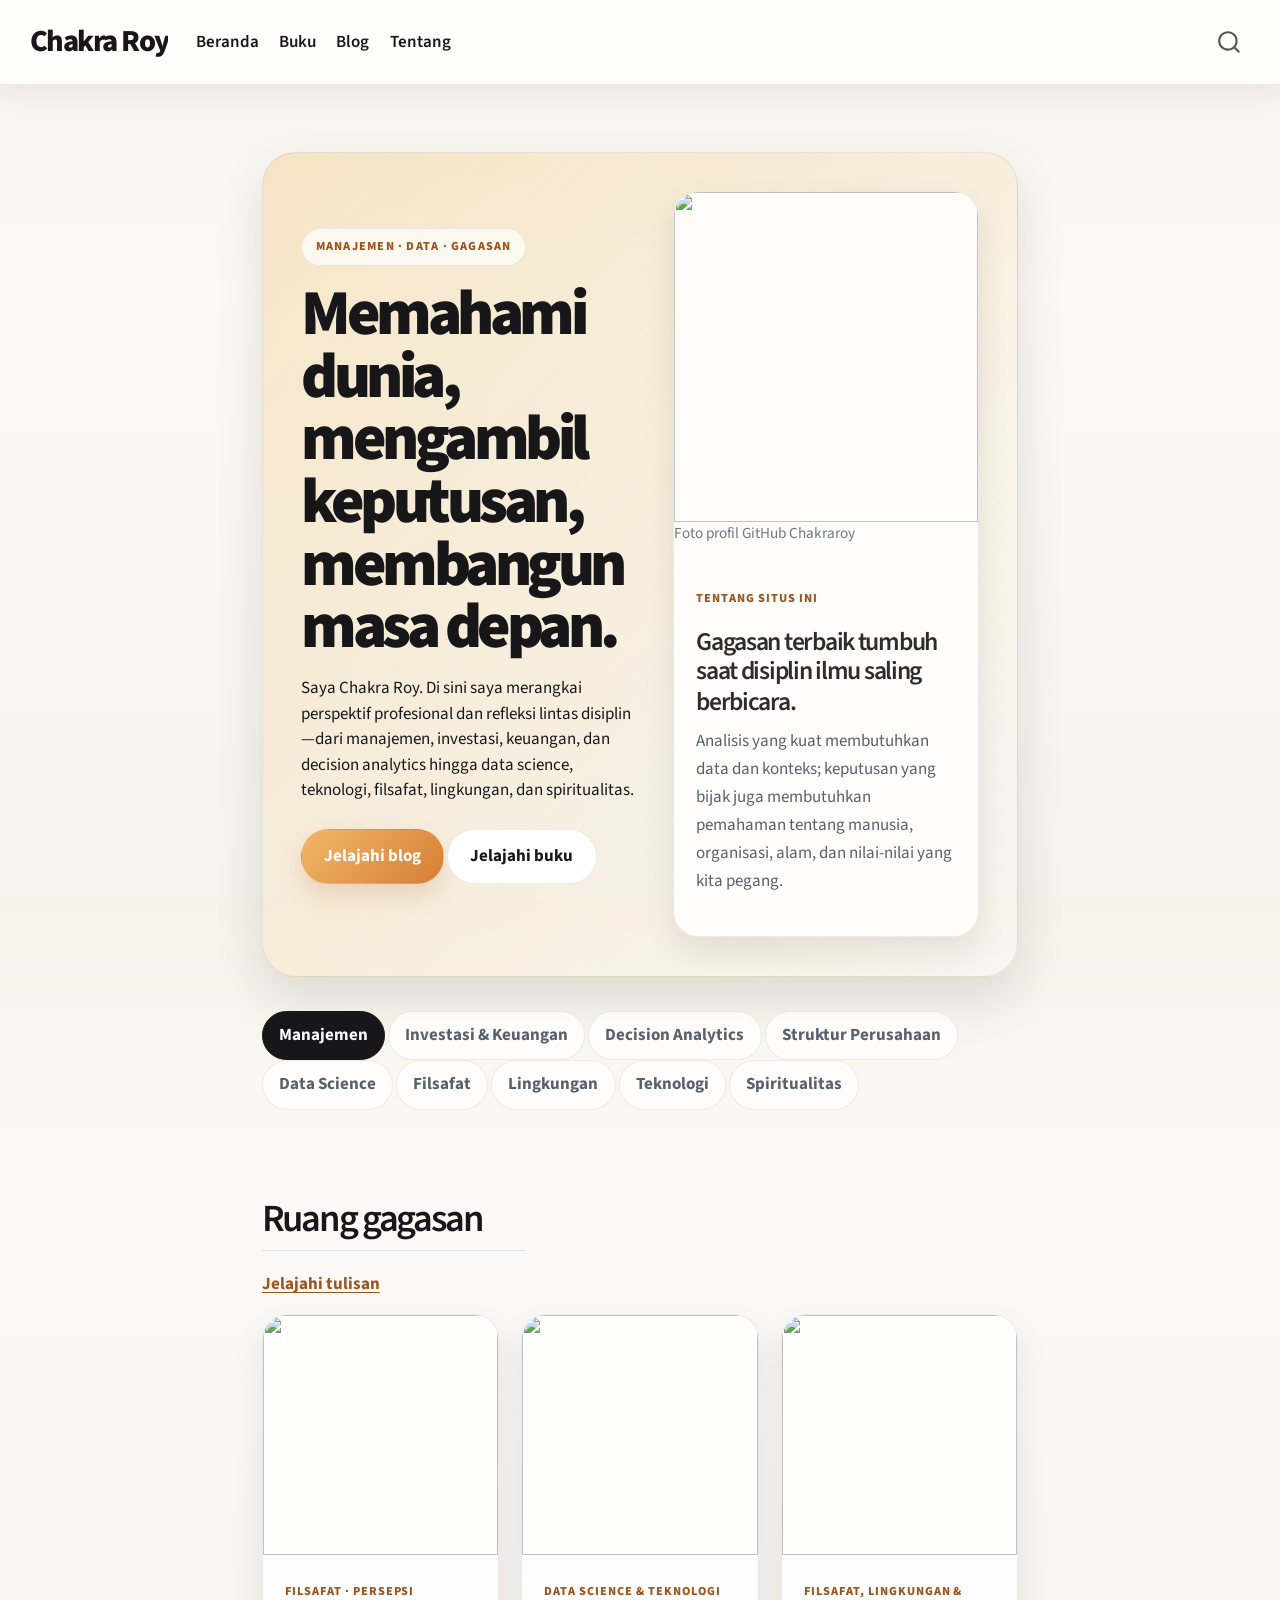
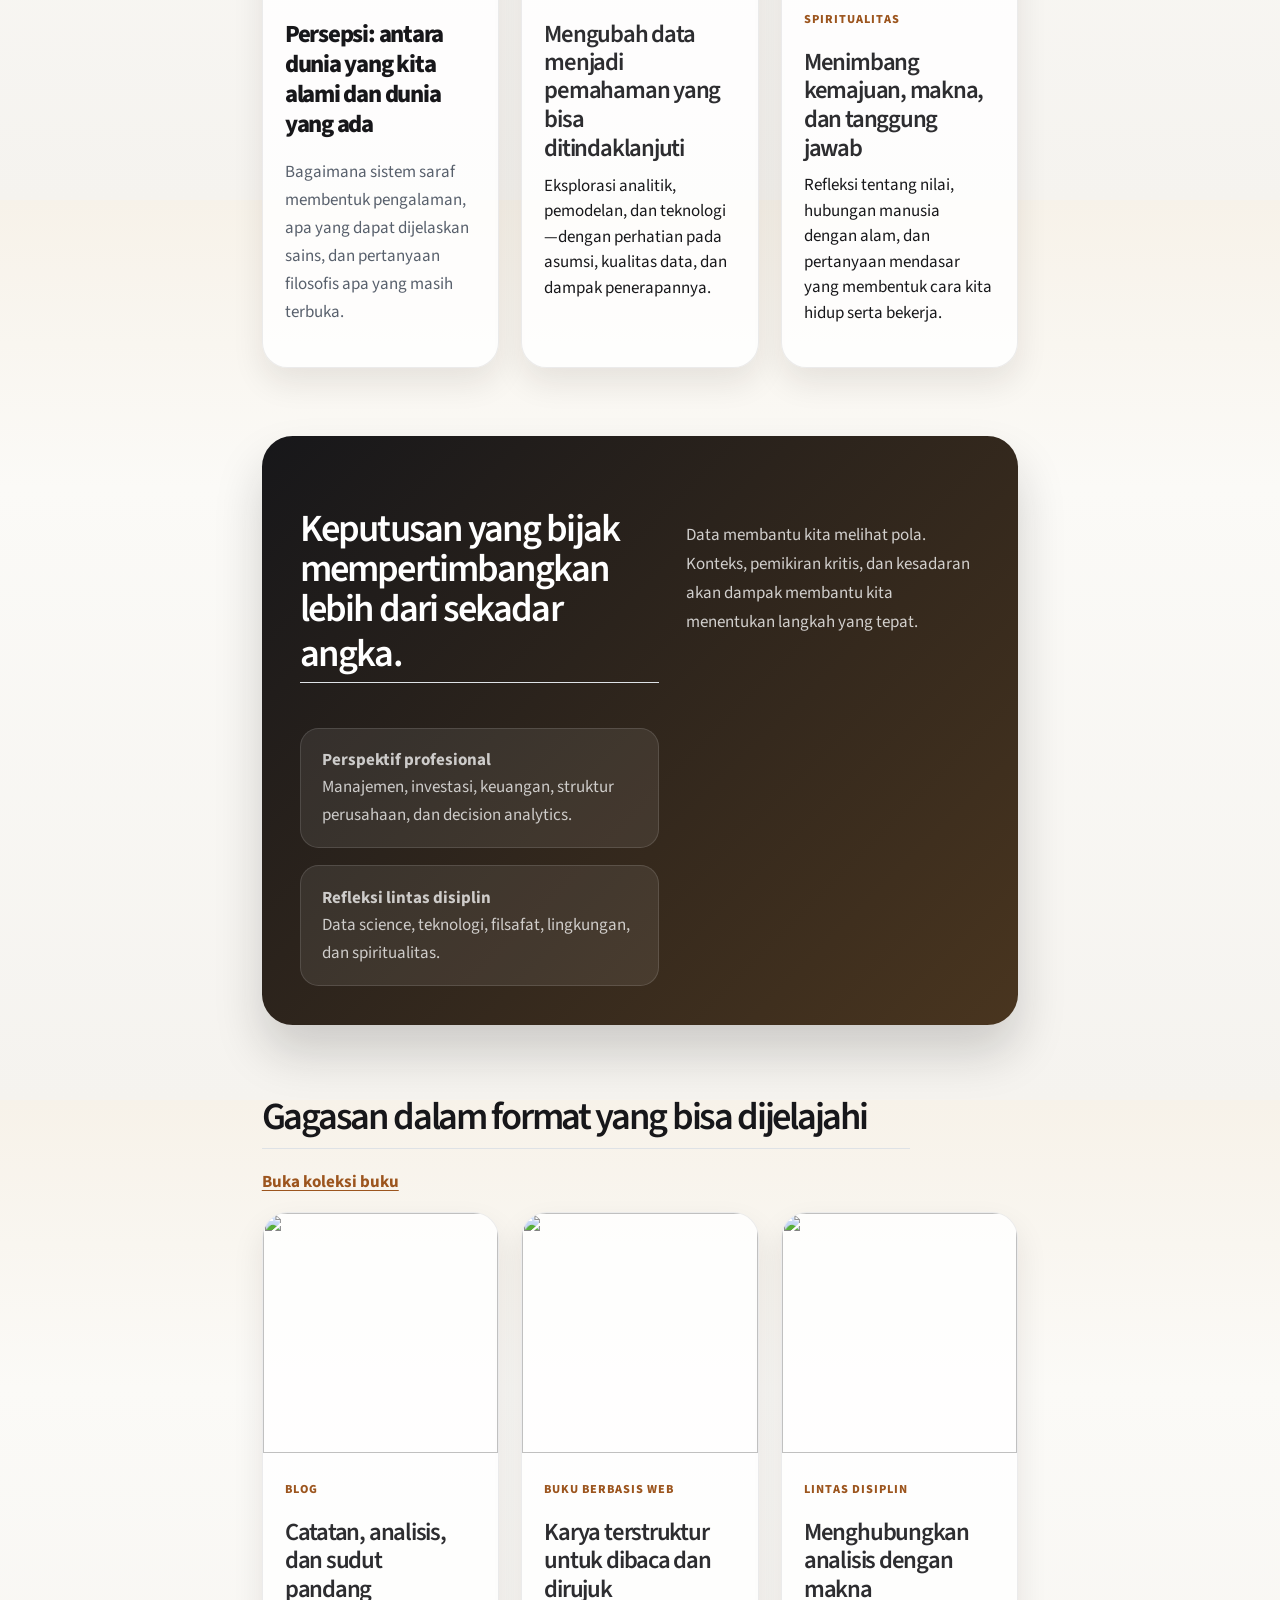
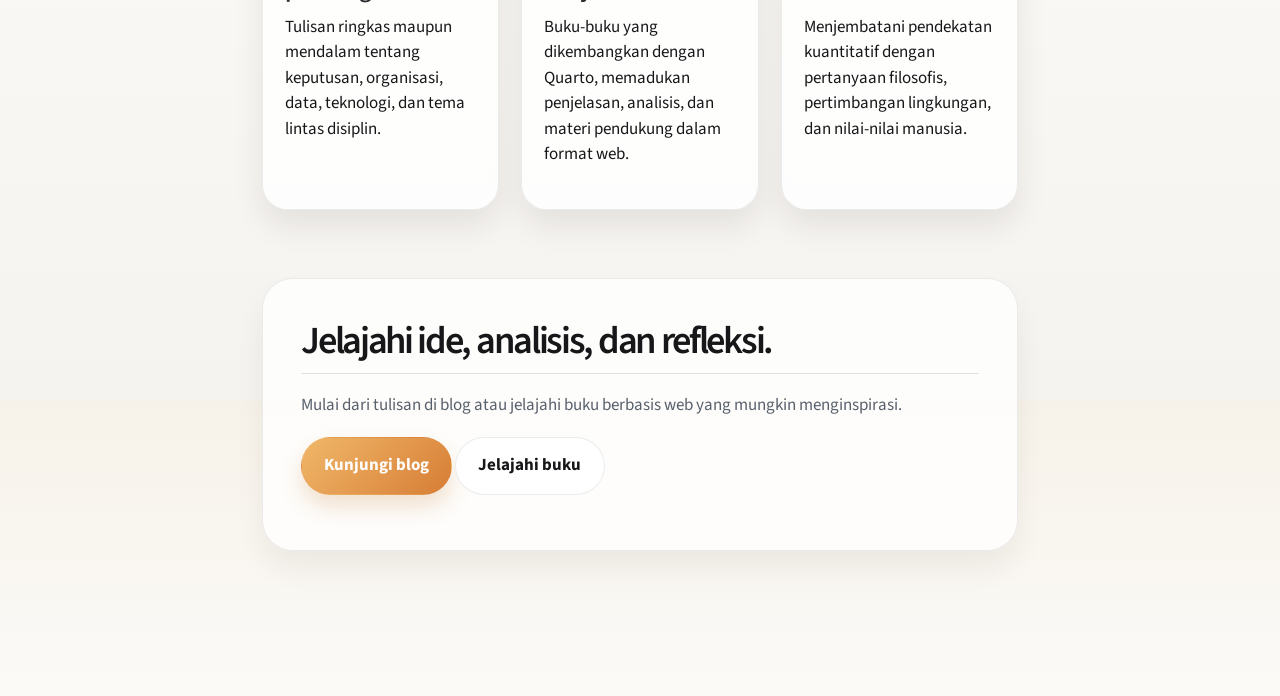
==== commit a7fed033: "Update repository Blog" ====
--- a/index.html
+++ b/index.html
@@ -177,11 +177,9 @@
 </figure>
 </div>
 <div class="story-body">
-<p><span class="story-meta">Manajemen &amp; keputusan</span></p>
-<section id="merancang-organisasi-agar-keputusan-lebih-baik" class="level3">
-<h3 class="anchored" data-anchor-id="merancang-organisasi-agar-keputusan-lebih-baik">Merancang organisasi agar keputusan lebih baik</h3>
-<p>Membahas strategi, struktur perusahaan, tata kelola, serta cara menyelaraskan keputusan dengan tujuan jangka panjang.</p>
-</section>
+<p><span class="story-meta">Filsafat · Persepsi</span></p>
+<p><a href="./blog/posts/persepsi-sains-filsafat.html">Persepsi: antara dunia yang kita alami dan dunia yang ada</a></p>
+<p>Bagaimana sistem saraf membentuk pengalaman, apa yang dapat dijelaskan sains, dan pertanyaan filosofis apa yang masih terbuka.</p>
 </div>
 </div>
 <div class="edu-story-card">
--- a/styles.css
+++ b/styles.css
@@ -232,6 +232,19 @@
   font-size: 1.45rem;
 }
 
+.edu-story-card .story-body > p > a {
+  color: var(--edu-ink);
+  font-size: 1.45rem;
+  font-weight: 800;
+  letter-spacing: -0.05em;
+  line-height: 1.15;
+  text-decoration: none;
+}
+
+.edu-story-card .story-body > p > a:hover {
+  color: var(--edu-gold-dark);
+}
+
 .story-meta {
   margin: 0;
   color: var(--edu-gold-dark);
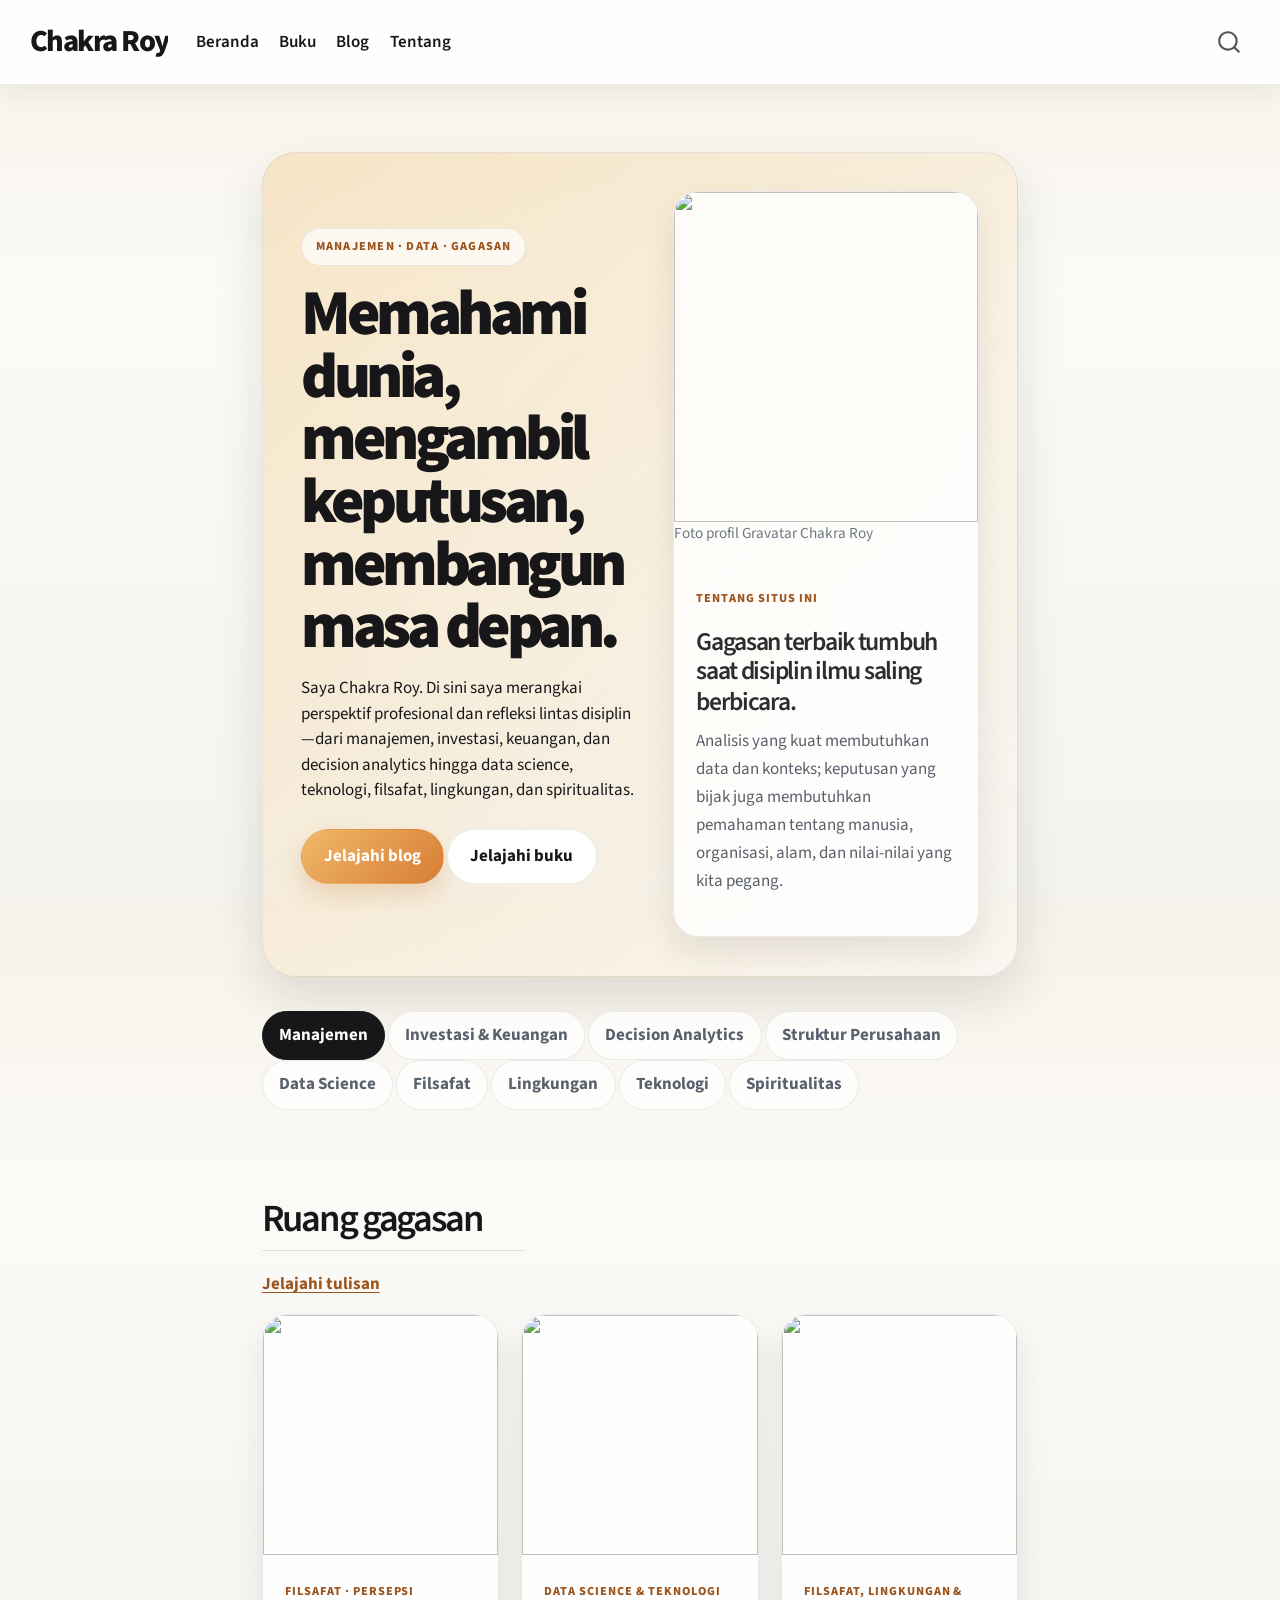
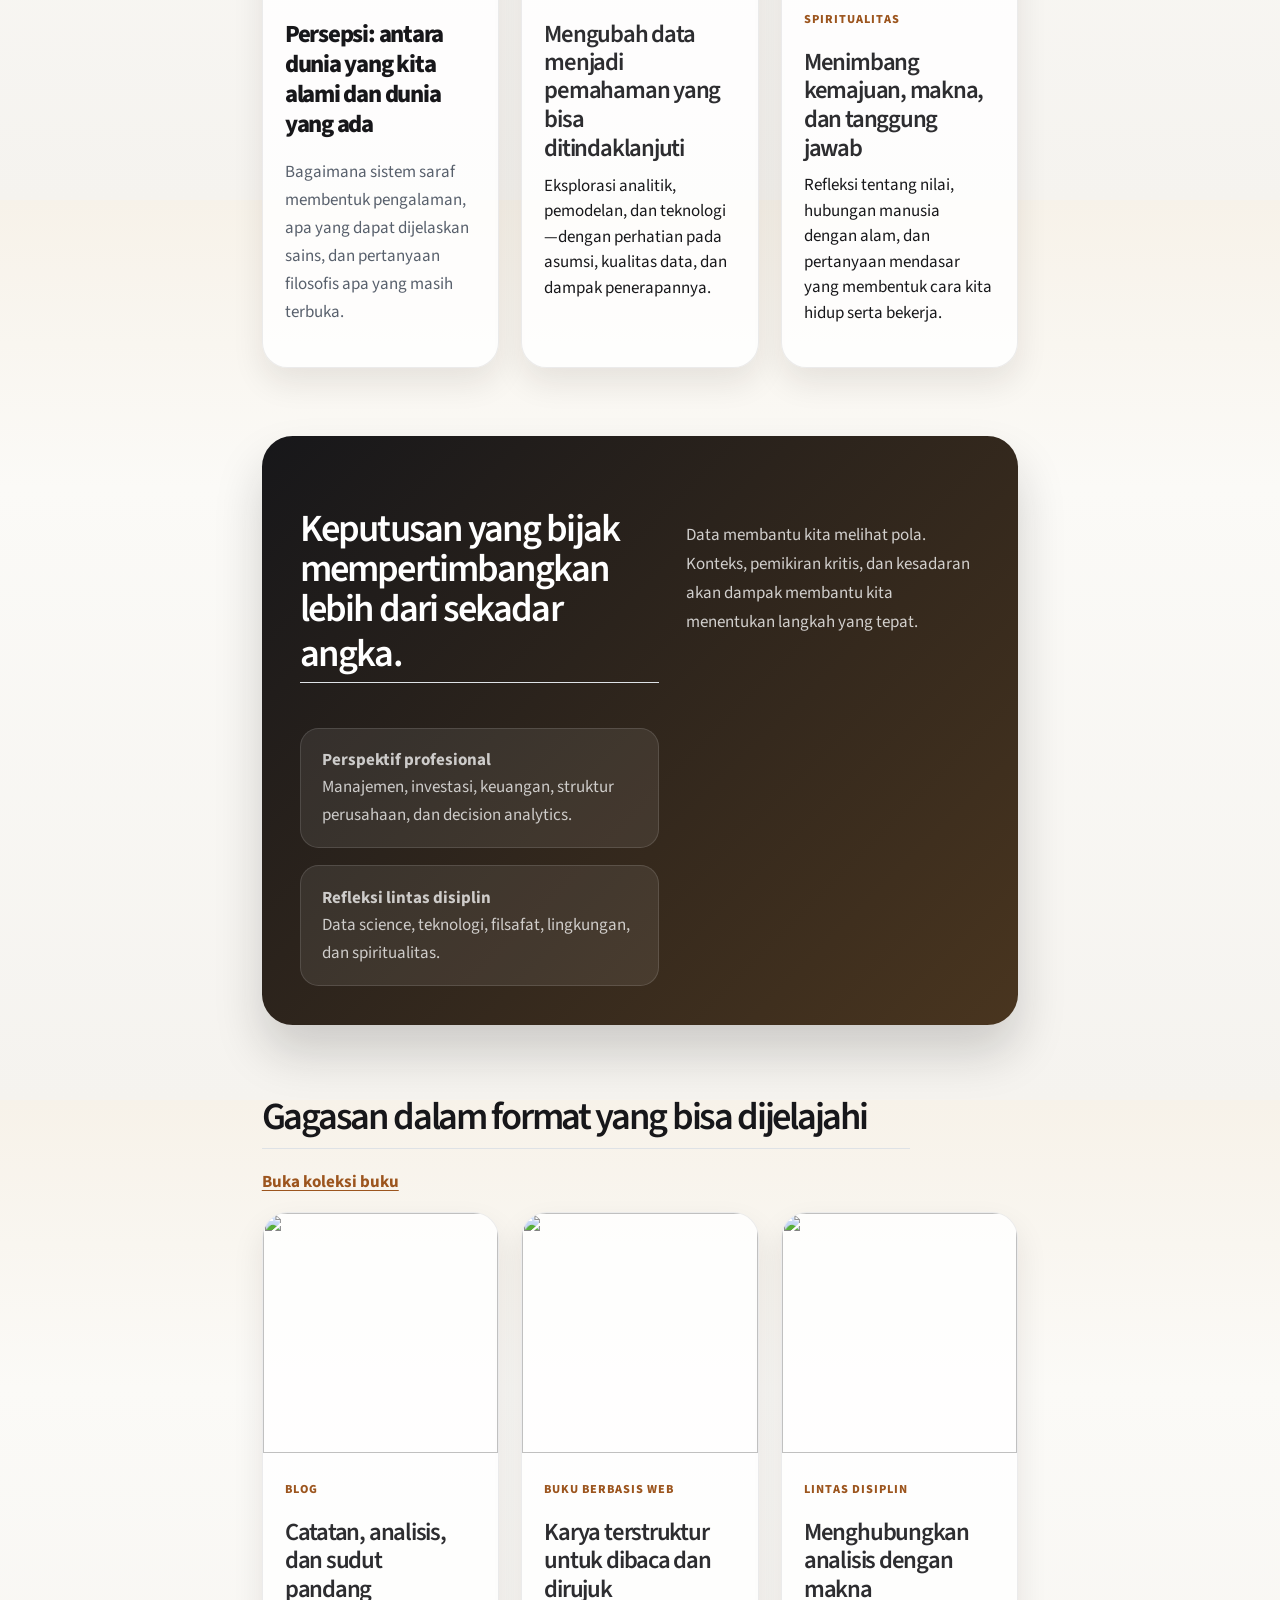
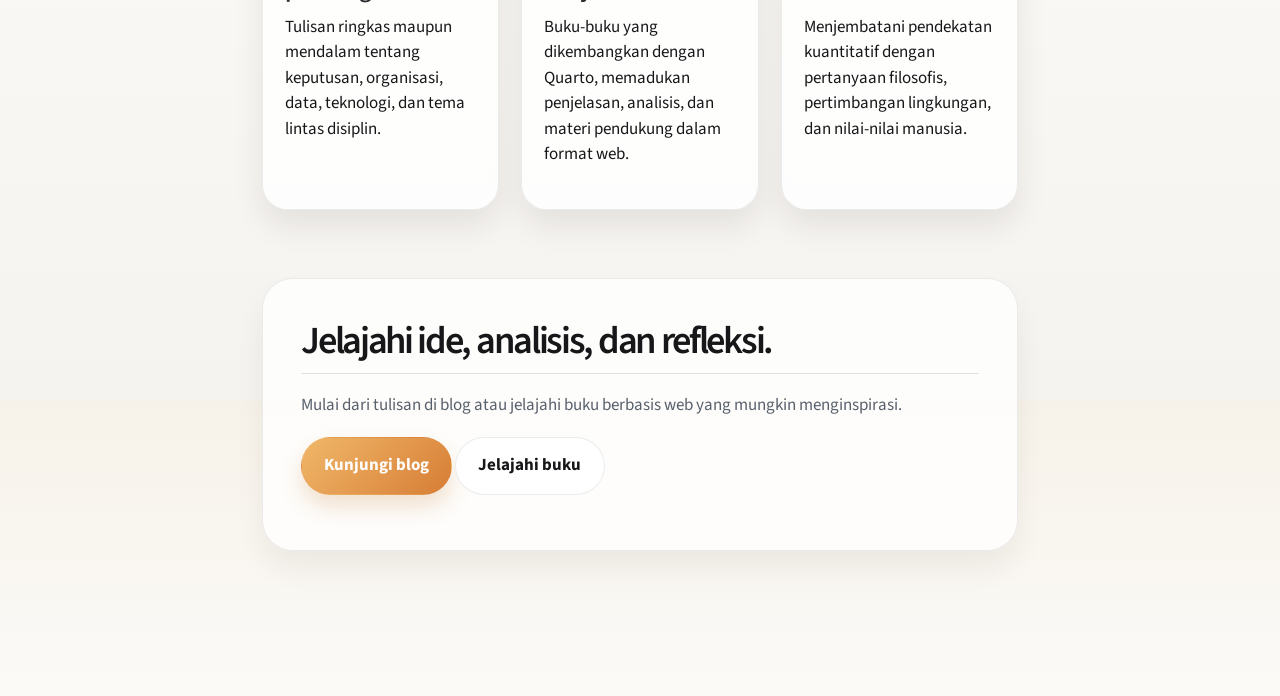
==== commit f16a510d: "Built site for gh-pages" ====
--- a/index.html
+++ b/index.html
@@ -148,8 +148,8 @@
 <div class="edu-feature-spotlight">
 <div class="quarto-figure quarto-figure-center">
 <figure class="figure">
-<p><img src="https://github.com/chakraroy.png?size=1200" class="feature-image img-fluid figure-img"></p>
-<figcaption>Foto profil GitHub Chakraroy</figcaption>
+<p><img src="https://0.gravatar.com/avatar/cf50600371f699b2f5b12f08bf9fa953?s=1200.png" class="feature-image img-fluid figure-img"></p>
+<figcaption>Foto profil Gravatar Chakra Roy</figcaption>
 </figure>
 </div>
 <div class="edu-feature-copy">
@@ -362,7 +362,7 @@
     }
       var localhostRegex = new RegExp(/^(?:http|https):\/\/localhost\:?[0-9]*\//);
       var mailtoRegex = new RegExp(/^mailto:/);
-        var filterRegex = new RegExp('/' + window.location.host + '/');
+        var filterRegex = new RegExp("https:\/\/chakraroy\.github\.io\/");
       var isInternal = (href) => {
           return filterRegex.test(href) || localhostRegex.test(href) || mailtoRegex.test(href);
       }
--- a/styles.css
+++ b/styles.css
@@ -402,6 +402,245 @@
   font-size: 1.05rem;
 }
 
+.book-shelf {
+  margin: 2rem 0;
+}
+
+.book-shelf-grid {
+  display: grid;
+  grid-template-columns: repeat(auto-fill, minmax(170px, 1fr));
+  gap: 2rem 1.4rem;
+  align-items: end;
+  padding: 1.5rem 1rem 1.2rem;
+  border-bottom: 12px solid #8a5a35;
+  border-radius: 0.35rem;
+  background: linear-gradient(180deg, transparent 93%, rgba(80, 48, 25, 0.12) 93%);
+}
+
+.book-card {
+  display: grid;
+  justify-items: center;
+  gap: 0.55rem;
+  min-width: 0;
+}
+
+.book-card-open {
+  display: grid;
+  justify-items: center;
+  gap: 0.8rem;
+  width: 100%;
+  padding: 0;
+  border: 0;
+  background: transparent;
+  color: var(--edu-ink);
+  text-align: center;
+  cursor: pointer;
+}
+
+.book-cover {
+  position: relative;
+  display: flex;
+  align-items: center;
+  justify-content: center;
+  width: min(100%, 175px);
+  aspect-ratio: 0.72;
+  overflow: hidden;
+  border: 1px solid rgba(23, 23, 26, 0.14);
+  border-left: 7px solid rgba(23, 23, 26, 0.2);
+  border-radius: 0.2rem 0.55rem 0.55rem 0.2rem;
+  background: linear-gradient(145deg, #f5f0e8, #e1d3bd);
+  box-shadow: 7px 9px 16px rgba(28, 27, 24, 0.2);
+  transition: transform 180ms ease, box-shadow 180ms ease;
+}
+
+.book-card-open:hover .book-cover,
+.book-card-open:focus-visible .book-cover {
+  transform: translateY(-5px) rotate(-1deg);
+  box-shadow: 10px 15px 20px rgba(28, 27, 24, 0.24);
+}
+
+.book-cover canvas {
+  display: block;
+  width: 100%;
+  height: 100%;
+  object-fit: contain;
+  background: #fffdf9;
+}
+
+.book-cover-unavailable {
+  color: var(--edu-muted);
+  font-weight: 800;
+}
+
+.book-card-title {
+  max-width: 190px;
+  font-weight: 700;
+  line-height: 1.35;
+}
+
+.book-card-hint {
+  color: var(--edu-muted);
+  font-size: 0.82rem;
+}
+
+.book-message {
+  padding: 1.3rem 1.5rem;
+  border: 1px dashed rgba(23, 23, 26, 0.2);
+  border-radius: 1rem;
+  background: rgba(255, 255, 255, 0.55);
+  color: var(--edu-muted);
+}
+
+.book-reader {
+  width: min(1180px, 96vw);
+  max-width: none;
+  max-height: 96vh;
+  padding: 1rem 1.25rem 1.25rem;
+  overflow: auto;
+  border: 1px solid var(--edu-line);
+  border-radius: 1.2rem;
+  background: #f0ece5;
+  color: var(--edu-ink);
+  box-shadow: 0 30px 90px rgba(0, 0, 0, 0.35);
+}
+
+.book-reader::backdrop {
+  background: rgba(18, 19, 21, 0.76);
+  backdrop-filter: blur(4px);
+}
+
+.book-reader-content {
+  display: grid;
+  grid-template-rows: auto auto minmax(0, 1fr) auto;
+  gap: 0.5rem;
+  min-height: 0;
+}
+
+.book-reader-content:fullscreen {
+  box-sizing: border-box;
+  width: 100vw;
+  height: 100vh;
+  padding: 1rem;
+  overflow: hidden;
+  background: #f0ece5;
+  color: var(--edu-ink);
+}
+
+.book-reader-header {
+  display: flex;
+  align-items: center;
+  justify-content: space-between;
+  gap: 1rem;
+  flex-wrap: wrap;
+}
+
+.book-reader-header h2 {
+  margin: 0;
+  font-size: 1.1rem;
+  letter-spacing: -0.02em;
+}
+
+.book-reader-close,
+.book-reader-fullscreen,
+.book-reader-controls button {
+  padding: 0.55rem 0.9rem;
+  border: 1px solid var(--edu-line);
+  border-radius: 999px;
+  background: white;
+  color: var(--edu-ink);
+  font-weight: 700;
+  cursor: pointer;
+}
+
+.book-reader-controls button:disabled {
+  opacity: 0.45;
+  cursor: not-allowed;
+}
+
+.book-reader-status {
+  margin: 1rem 0;
+  color: var(--edu-muted);
+  text-align: center;
+}
+
+.book-reader-error {
+  color: #a22d24;
+}
+
+.book-reader-viewport {
+  width: 100%;
+  height: min(72vh, 760px);
+  min-height: 340px;
+  margin: 0.75rem auto;
+  overflow: auto;
+}
+
+.book-reader-stage {
+  width: 100%;
+  height: 100%;
+}
+
+.book-reader-content:fullscreen .book-reader-viewport {
+  height: 100%;
+  min-height: 0;
+  margin: 0;
+}
+
+.book-page {
+  overflow: hidden;
+  border: 1px solid rgba(55, 45, 32, 0.12);
+  background: #fffdf9;
+  box-shadow: inset 0 0 20px rgba(70, 55, 35, 0.05);
+}
+
+.book-page-content {
+  display: flex;
+  align-items: center;
+  justify-content: center;
+  width: 100%;
+  height: 100%;
+  padding: 1.1rem;
+  color: var(--edu-muted);
+  font-size: 0.9rem;
+}
+
+.book-page-content canvas {
+  display: block;
+  max-width: 100%;
+  max-height: 100%;
+  object-fit: contain;
+}
+
+.book-page-number {
+  position: absolute;
+  right: 0.75rem;
+  bottom: 0.5rem;
+  color: #777;
+  font-size: 0.72rem;
+}
+
+.book-reader-controls {
+  display: flex;
+  align-items: center;
+  justify-content: center;
+  gap: 1rem;
+  flex-wrap: wrap;
+}
+
+.book-page-count {
+  min-width: 130px;
+  color: var(--edu-muted);
+  font-size: 0.9rem;
+  text-align: center;
+}
+
+.book-zoom-level {
+  min-width: 3.5rem;
+  color: var(--edu-muted);
+  font-size: 0.9rem;
+  text-align: center;
+}
+
 @media (max-width: 900px) {
   .edu-hero,
   .edu-quote {
@@ -425,4 +664,25 @@
   .edu-feature-spotlight .feature-image {
     height: 240px;
   }
-}
+
+  .book-reader {
+    width: 100vw;
+    max-height: 100dvh;
+    padding: 0.8rem;
+    border-radius: 0;
+  }
+
+  .book-reader-viewport {
+    height: 68vh;
+    min-height: 280px;
+  }
+
+  .book-reader-controls {
+    gap: 0.5rem;
+  }
+
+  .book-reader-controls button {
+    padding: 0.5rem 0.65rem;
+    font-size: 0.8rem;
+  }
+}
